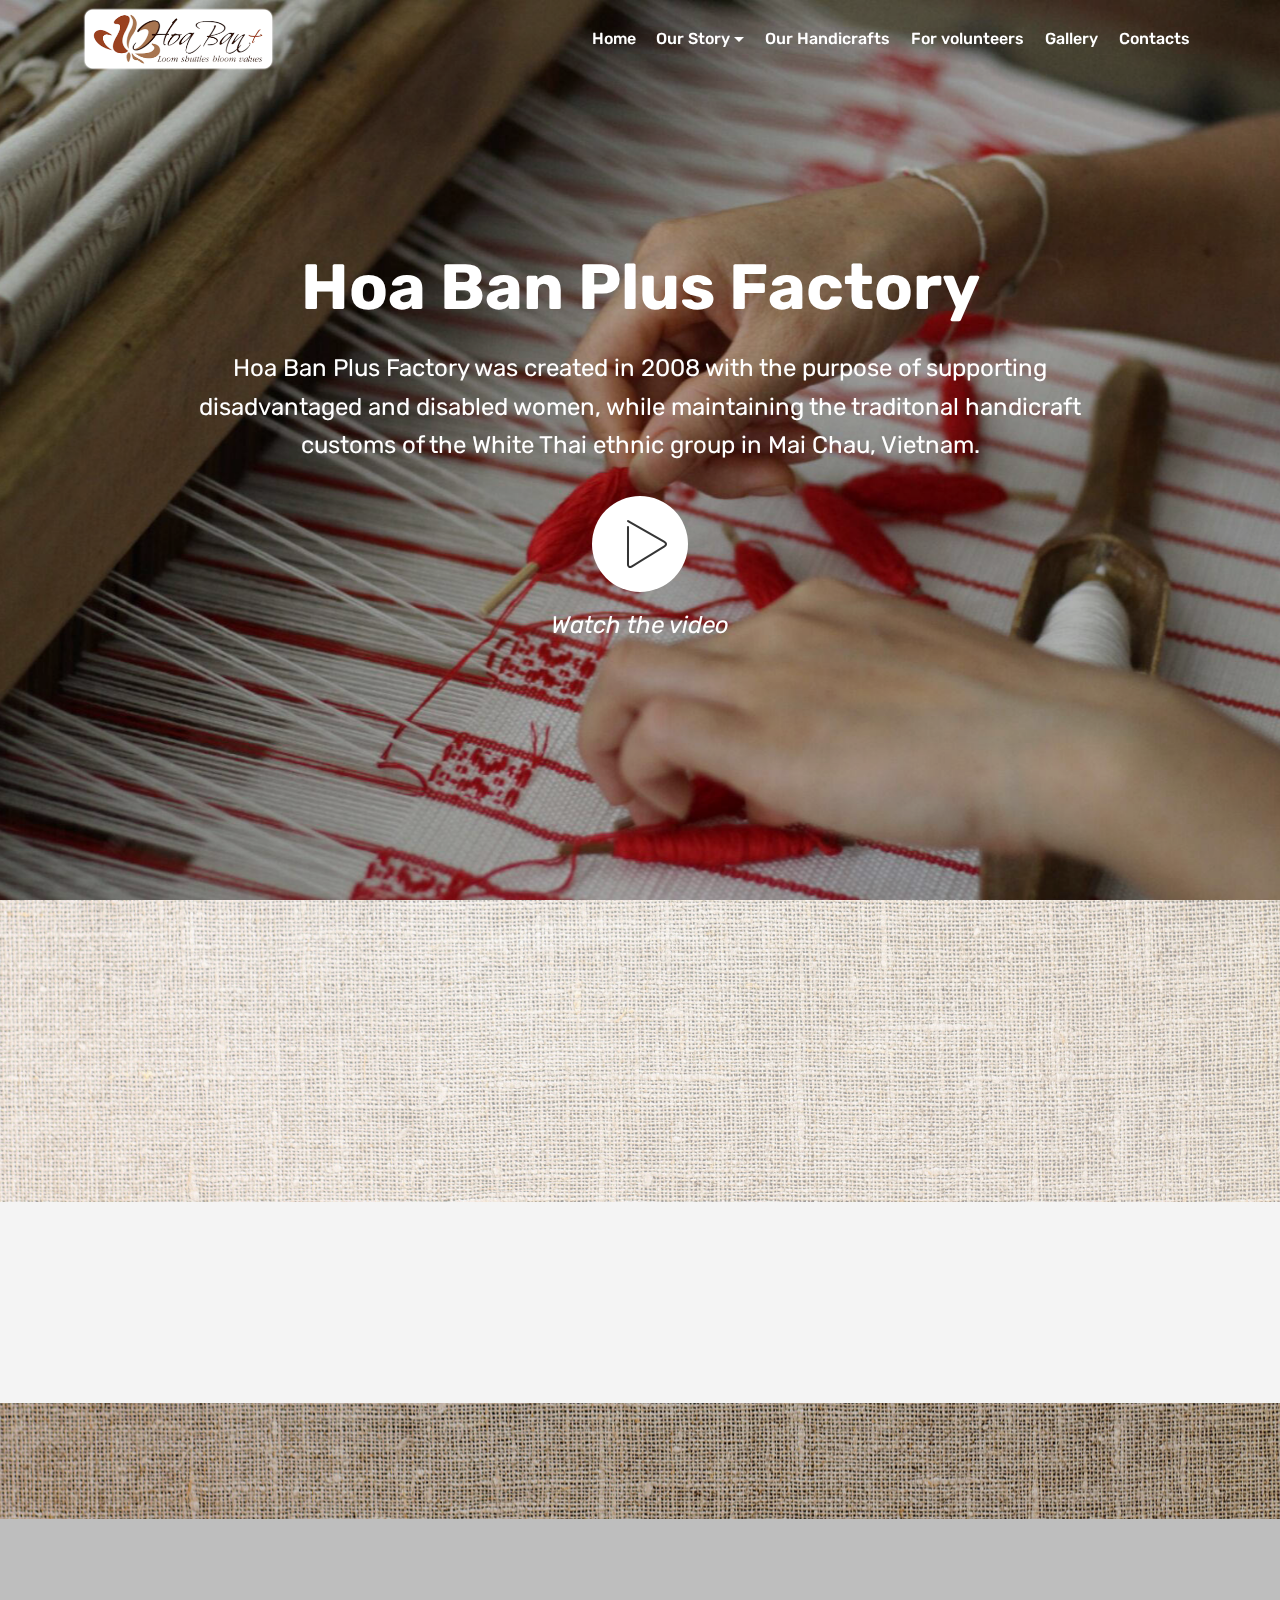
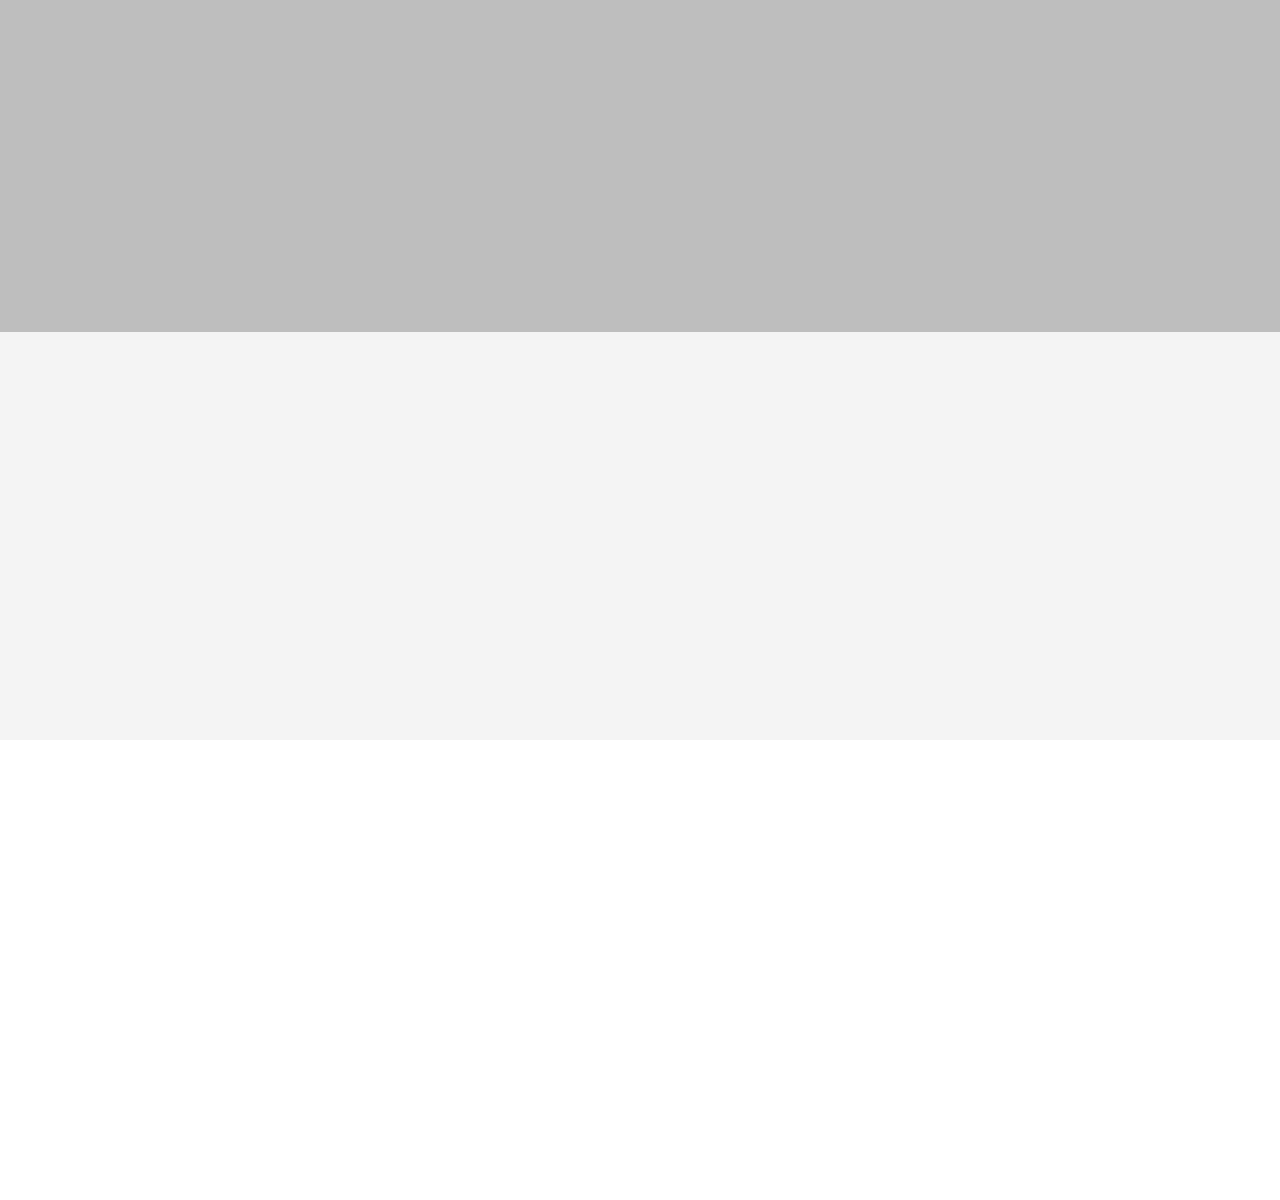
==== index.html @ 85aa2584 "create github pages" ====
<!DOCTYPE html>
<html >
<head>
  <!-- Site made with Mobirise Website Builder v4.9.5, https://mobirise.com -->
  <meta charset="UTF-8">
  <meta http-equiv="X-UA-Compatible" content="IE=edge">
  <meta name="generator" content="Mobirise v4.9.5, mobirise.com">
  <meta name="viewport" content="width=device-width, initial-scale=1, minimum-scale=1">
  <link rel="shortcut icon" href="assets/images/logo2-380x121.png" type="image/x-icon">
  <meta name="description" content="Hoa Ban Plus Handycraft Factory
Mai Chau, Vietnam">
  <title>Home</title>
  <link rel="stylesheet" href="assets/web/assets/mobirise-icons/mobirise-icons.css">
  <link rel="stylesheet" href="assets/tether/tether.min.css">
  <link rel="stylesheet" href="assets/soundcloud-plugin/style.css">
  <link rel="stylesheet" href="assets/bootstrap/css/bootstrap.min.css">
  <link rel="stylesheet" href="assets/bootstrap/css/bootstrap-grid.min.css">
  <link rel="stylesheet" href="assets/bootstrap/css/bootstrap-reboot.min.css">
  <link rel="stylesheet" href="assets/socicon/css/styles.css">
  <link rel="stylesheet" href="assets/animatecss/animate.min.css">
  <link rel="stylesheet" href="assets/dropdown/css/style.css">
  <link rel="stylesheet" href="assets/theme/css/style.css">
  <link rel="stylesheet" href="assets/mobirise/css/mbr-additional.css" type="text/css">
  
  
  
</head>
<body>
  <section class="menu cid-rddyfSXj3n" once="menu" id="menu1-0">

    

    <nav class="navbar navbar-expand beta-menu navbar-dropdown align-items-center navbar-fixed-top navbar-toggleable-sm bg-color transparent">
        <button class="navbar-toggler navbar-toggler-right" type="button" data-toggle="collapse" data-target="#navbarSupportedContent" aria-controls="navbarSupportedContent" aria-expanded="false" aria-label="Toggle navigation">
            <div class="hamburger">
                <span></span>
                <span></span>
                <span></span>
                <span></span>
            </div>
        </button>
        <div class="menu-logo">
            <div class="navbar-brand">
                <span class="navbar-logo">
                    <a href="index.html">
                         <img src="assets/images/logo2-380x121.png" alt="Mobirise" title="" style="height: 3.9rem;">
                    </a>
                </span>
                
            </div>
        </div>
        <div class="collapse navbar-collapse" id="navbarSupportedContent">
            <ul class="navbar-nav nav-dropdown nav-right" data-app-modern-menu="true"><li class="nav-item">
                    <a class="nav-link link text-white display-7" href="index.html">
                        
                        Home</a>
                </li>
                <li class="nav-item dropdown"><a class="nav-link link text-white dropdown-toggle display-7" href="page3.html" data-toggle="dropdown-submenu" aria-expanded="false">
                        
                        Our Story</a><div class="dropdown-menu"><a class="text-white dropdown-item display-7" href="About.html#header3-1j">History of Hoa Ban Plus</a><a class="text-white dropdown-item display-7" href="About.html#header3-1q">History and cultureof White Thai</a></div></li><li class="nav-item">
                    <a class="nav-link link text-white display-7" href="Handicrafts.html">
                        
                        Our Handicrafts</a>
                </li><li class="nav-item"><a class="nav-link link text-white display-7" href="Volunteering.html">For volunteers</a></li><li class="nav-item"><a class="nav-link link text-white display-7" href="Gallery.html">
                        
                        Gallery</a></li><li class="nav-item"><a class="nav-link link text-white display-7" href="index.html#footer2-v">
                        
                        Contacts</a></li></ul>
            
        </div>
    </nav>
</section>

<section class="engine"><a href="https://mobirise.info/b">how to create a website for free</a></section><section class="header8 cid-reEKZrQlRp mbr-fullscreen mbr-parallax-background" id="header8-g">

    

    <div class="mbr-overlay" style="opacity: 0.2; background-color: rgb(0, 0, 0);">
    </div>

    <div class="container align-center">
        <div class="row justify-content-md-center">
            <div class="mbr-white col-md-10">
                <h1 class="mbr-section-title align-center py-2 mbr-bold mbr-fonts-style display-1">Hoa Ban Plus Factory</h1>
                <p class="mbr-text align-center py-2 mbr-fonts-style display-5">
                        Hoa Ban Plus Factory was created in 2008 with the purpose of supporting disadvantaged and disabled women, while maintaining the traditonal handicraft customs of the White Thai ethnic group in Mai Chau, Vietnam.
                </p>
                <div class="mbr-media show-modal align-center py-2" data-modal=".modalWindow">
                         <span class="mbri-play mbr-iconfont"></span>
                </div>
                <div class="icon-description align-center font-italic pb-3 mbr-fonts-style display-5">
                        Watch the video</div>
                
            </div>
        </div>
    </div>
    <div>
        <div class="modalWindow" style="display: none;">
            <div class="modalWindow-container">
                <div class="modalWindow-video-container">
                    <div class="modalWindow-video">
                        <iframe width="100%" height="100%" frameborder="0" allowfullscreen="1" data-src="https://www.youtube.com/embed/m20d3n16LkQ"></iframe>
                    </div>
                    <a class="close" role="button" data-dismiss="modal">
                        <span aria-hidden="true" class="mbri-close mbr-iconfont closeModal"></span>
                        <span class="sr-only">Закрыть</span>
                    </a>
                </div>
            </div>
        </div>
    </div>
</section>

<section class="header3 cid-reEQqBhzDK mbr-parallax-background" id="header3-m">

    

    <div class="mbr-overlay" style="opacity: 0.6; background-color: rgb(248, 248, 248);">
    </div>

    <div class="container">
        <div class="media-container-row">
            <div class="mbr-figure" style="width: 100%;">
                <img src="assets/images/img-20170927-wa0000-924x616.jpg" alt="Mobirise" title="">
            </div>

            <div class="media-content">
                <h1 class="mbr-section-title mbr-white pb-3 mbr-fonts-style display-2"><font color="#4f4943"><strong>WHO WE ARE</strong></font></h1>
                
                <div class="mbr-section-text mbr-white pb-3 ">
                    <p class="mbr-text mbr-fonts-style display-5">
                        "Hoa Ban+" is a handicraft factory located in Mai Chau, Hoa Binh province, Vietnam, founded in 2008 by Mrs. Thuan as ‘’Social protection center Thuận Hòa’’.
                    </p>
                </div>
                <div class="mbr-section-btn"><a class="btn btn-md btn-secondary-outline display-4" href="About.html">Learn more<br></a></div>
            </div>
        </div>
    </div>

</section>

<section class="header3 cid-rddBnE5D99 mbr-parallax-background" id="header3-5">

    

    <div class="mbr-overlay" style="opacity: 0.2; background-color: rgb(0, 0, 0);">
    </div>

    <div class="container">
        <div class="media-container-row">
            <div class="mbr-figure" style="width: 100%;">
                <img src="assets/images/img-20170927-wa0035-1014x676.jpg" alt="Mobirise" title="">
            </div>

            <div class="media-content">
                <h1 class="mbr-section-title mbr-white pb-3 mbr-fonts-style display-2"><strong>OUR HANDICRAFTS</strong></h1>
                
                <div class="mbr-section-text mbr-white pb-3 ">
                    <p class="mbr-text mbr-fonts-style display-5">
                        All products of Hoa Ban Plus Factory are made from traditional White Thai weaving, dyeing and embroidery techniques. Fabrics, clothes, bags, toys and accessories made of them are eco-friendly, made of 100% natural dyed silk and cotton.
                    </p>
                </div>
                <div class="mbr-section-btn"><a class="btn btn-md btn-white-outline display-4" href="Handicrafts.html">Our Catalogue</a></div>
            </div>
        </div>
    </div>

</section>

<section class="mbr-section info3 cid-rf6iBhOG09 mbr-parallax-background" id="info3-14">

    

    <div class="mbr-overlay" style="opacity: 0.6; background-color: rgb(248, 248, 248);">
    </div>

    <div class="container">
        <div class="row justify-content-center">
            <div class="media-container-column title col-12 col-md-10">
                <h2 class="align-left mbr-bold mbr-white pb-3 mbr-fonts-style display-2">Volunteering at Hoa Ban+ Factory</h2>
                
                <p class="mbr-text align-left mbr-white mbr-fonts-style display-5">
                    Hoa Ban+ is always looking for new volunteers either from Vietnam or abroad for short or long term projects. Volunteers are assisted by staff onsite who can speak English and Vietnamese.<br></p>
                <div class="mbr-section-btn align-left py-4"><a class="btn btn-secondary-outline display-4" href="Volunteering.html">Learn more</a></div>
            </div>
        </div>
    </div>
</section>

<section class="cid-reIOvBN1FA mbr-reveal" id="footer2-v">

    

    

    <div class="container">
        <div class="media-container-row content mbr-white">
            <div class="col-12 col-md-3 mbr-fonts-style display-7">
                <p class="mbr-text"><strong>Contacts</strong></p><p><a href="tel:+84943157000"></a></p><p><a href="mailto:hoabanplus2008@gmail.com" class="text-danger">hoabanplus2008@gmail.com </a><br>Phone <a href="tel:+84943157000" class="text-danger">+84943157000</a><br>Facebook <a href="https://web.facebook.com/Hoa-Ban-Handmade-Handicraft-1459406421025402/" target="_blank" class="text-danger">Hoa Ban Handmade Handicraft</a><br></p><br><p></p><p></p>
            </div>
            <div class="col-12 col-md-3 mbr-fonts-style display-7">
                <p class="mbr-text"><strong>Address</strong><br><br>Hoa Ban Plus factory<br>66, 2 Bản Lác, Chiềng Châu, Mai Châu, Hòa Bình, Vietnam<br><br><strong>Links</strong><br><a href="https://www.tripadvisor.com/Attraction_Review-g1652592-d6495876-Reviews-Hoa_Ban_Plus-Mai_Chau_Hoa_Binh_Province.html" target="_blank" class="text-danger">Tripadvisor</a></p>
            </div>
            <div class="col-12 col-md-6">
                <div class="google-map"><iframe frameborder="0" style="border:0" src="https://www.google.com/maps/embed/v1/place?key=AIzaSyAEIpgj38KyLFELm2bK9Y7krBkz1K-cMq8&amp;q=place_id:EjA2NiwgMiBC4bqjbiBMw6FjLCBNYWkgQ2jDonUsIEjDsmEgQsOsbmgsIFZpZXRuYW0iIhogChoSGAoUChIJaSHO6VAINDERirLUH70sxnEQAhICNjY" allowfullscreen=""></iframe></div>
            </div>
        </div>
        
    </div>
</section>


  <script src="assets/web/assets/jquery/jquery.min.js"></script>
  <script src="assets/popper/popper.min.js"></script>
  <script src="assets/tether/tether.min.js"></script>
  <script src="assets/bootstrap/js/bootstrap.min.js"></script>
  <script src="assets/smoothscroll/smooth-scroll.js"></script>
  <script src="assets/parallax/jarallax.min.js"></script>
  <script src="assets/viewportchecker/jquery.viewportchecker.js"></script>
  <script src="assets/dropdown/js/script.min.js"></script>
  <script src="assets/touchswipe/jquery.touch-swipe.min.js"></script>
  <script src="assets/playervimeo/vimeo_player.js"></script>
  <script src="assets/theme/js/script.js"></script>
  
  
  <input name="animation" type="hidden">
  </body>
</html>
---- assets/web/assets/mobirise-icons/mobirise-icons.css ----
@font-face {
  font-family: 'MobiriseIcons';
  src:  url('mobirise-icons.eot?spat4u');
  src:  url('mobirise-icons.eot?spat4u#iefix') format('embedded-opentype'),
    url('mobirise-icons.ttf?spat4u') format('truetype'),
    url('mobirise-icons.woff?spat4u') format('woff'),
    url('mobirise-icons.svg?spat4u#MobiriseIcons') format('svg');
  font-weight: normal;
  font-style: normal;
}

[class^="mbri-"], [class*=" mbri-"] {
  /* use !important to prevent issues with browser extensions that change fonts */
  font-family: MobiriseIcons !important;
  speak: none;
  font-style: normal;
  font-weight: normal;
  font-variant: normal;
  text-transform: none;
  line-height: 1;

  /* Better Font Rendering =========== */
  -webkit-font-smoothing: antialiased;
  -moz-osx-font-smoothing: grayscale;
}

.mbri-add-submenu:before {
  content: "\e900";
}
.mbri-alert:before {
  content: "\e901";
}
.mbri-align-center:before {
  content: "\e902";
}
.mbri-align-justify:before {
  content: "\e903";
}
.mbri-align-left:before {
  content: "\e904";
}
.mbri-align-right:before {
  content: "\e905";
}
.mbri-android:before {
  content: "\e906";
}
.mbri-apple:before {
  content: "\e907";
}
.mbri-arrow-down:before {
  content: "\e908";
}
.mbri-arrow-next:before {
  content: "\e909";
}
.mbri-arrow-prev:before {
  content: "\e90a";
}
.mbri-arrow-up:before {
  content: "\e90b";
}
.mbri-bold:before {
  content: "\e90c";
}
.mbri-bookmark:before {
  content: "\e90d";
}
.mbri-bootstrap:before {
  content: "\e90e";
}
.mbri-briefcase:before {
  content: "\e90f";
}
.mbri-browse:before {
  content: "\e910";
}
.mbri-bulleted-list:before {
  content: "\e911";
}
.mbri-calendar:before {
  content: "\e912";
}
.mbri-camera:before {
  content: "\e913";
}
.mbri-cart-add:before {
  content: "\e914";
}
.mbri-cart-full:before {
  content: "\e915";
}
.mbri-cash:before {
  content: "\e916";
}
.mbri-change-style:before {
  content: "\e917";
}
.mbri-chat:before {
  content: "\e918";
}
.mbri-clock:before {
  content: "\e919";
}
.mbri-close:before {
  content: "\e91a";
}
.mbri-cloud:before {
  content: "\e91b";
}
.mbri-code:before {
  content: "\e91c";
}
.mbri-contact-form:before {
  content: "\e91d";
}
.mbri-credit-card:before {
  content: "\e91e";
}
.mbri-cursor-click:before {
  content: "\e91f";
}
.mbri-cust-feedback:before {
  content: "\e920";
}
.mbri-database:before {
  content: "\e921";
}
.mbri-delivery:before {
  content: "\e922";
}
.mbri-desktop:before {
  content: "\e923";
}
.mbri-devices:before {
  content: "\e924";
}
.mbri-down:before {
  content: "\e925";
}
.mbri-download:before {
  content: "\e989";
}
.mbri-drag-n-drop:before {
  content: "\e927";
}
.mbri-drag-n-drop2:before {
  content: "\e928";
}
.mbri-edit:before {
  content: "\e929";
}
.mbri-edit2:before {
  content: "\e92a";
}
.mbri-error:before {
  content: "\e92b";
}
.mbri-extension:before {
  content: "\e92c";
}
.mbri-features:before {
  content: "\e92d";
}
.mbri-file:before {
  content: "\e92e";
}
.mbri-flag:before {
  content: "\e92f";
}
.mbri-folder:before {
  content: "\e930";
}
.mbri-gift:before {
  content: "\e931";
}
.mbri-github:before {
  content: "\e932";
}
.mbri-globe:before {
  content: "\e933";
}
.mbri-globe-2:before {
  content: "\e934";
}
.mbri-growing-chart:before {
  content: "\e935";
}
.mbri-hearth:before {
  content: "\e936";
}
.mbri-help:before {
  content: "\e937";
}
.mbri-home:before {
  content: "\e938";
}
.mbri-hot-cup:before {
  content: "\e939";
}
.mbri-idea:before {
  content: "\e93a";
}
.mbri-image-gallery:before {
  content: "\e93b";
}
.mbri-image-slider:before {
  content: "\e93c";
}
.mbri-info:before {
  content: "\e93d";
}
.mbri-italic:before {
  content: "\e93e";
}
.mbri-key:before {
  content: "\e93f";
}
.mbri-laptop:before {
  content: "\e940";
}
.mbri-layers:before {
  content: "\e941";
}
.mbri-left-right:before {
  content: "\e942";
}
.mbri-left:before {
  content: "\e943";
}
.mbri-letter:before {
  content: "\e944";
}
.mbri-like:before {
  content: "\e945";
}
.mbri-link:before {
  content: "\e946";
}
.mbri-lock:before {
  content: "\e947";
}
.mbri-login:before {
  content: "\e948";
}
.mbri-logout:before {
  content: "\e949";
}
.mbri-magic-stick:before {
  content: "\e94a";
}
.mbri-map-pin:before {
  content: "\e94b";
}
.mbri-menu:before {
  content: "\e94c";
}
.mbri-mobile:before {
  content: "\e94d";
}
.mbri-mobile2:before {
  content: "\e94e";
}
.mbri-mobirise:before {
  content: "\e94f";
}
.mbri-more-horizontal:before {
  content: "\e950";
}
.mbri-more-vertical:before {
  content: "\e951";
}
.mbri-music:before {
  content: "\e952";
}
.mbri-new-file:before {
  content: "\e953";
}
.mbri-numbered-list:before {
  content: "\e954";
}
.mbri-opened-folder:before {
  content: "\e955";
}
.mbri-pages:before {
  content: "\e956";
}
.mbri-paper-plane:before {
  content: "\e957";
}
.mbri-paperclip:before {
  content: "\e958";
}
.mbri-photo:before {
  content: "\e959";
}
.mbri-photos:before {
  content: "\e95a";
}
.mbri-pin:before {
  content: "\e95b";
}
.mbri-play:before {
  content: "\e95c";
}
.mbri-plus:before {
  content: "\e95d";
}
.mbri-preview:before {
  content: "\e95e";
}
.mbri-print:before {
  content: "\e95f";
}
.mbri-protect:before {
  content: "\e960";
}
.mbri-question:before {
  content: "\e961";
}
.mbri-quote-left:before {
  content: "\e962";
}
.mbri-quote-right:before {
  content: "\e963";
}
.mbri-refresh:before {
  content: "\e964";
}
.mbri-responsive:before {
  content: "\e965";
}
.mbri-right:before {
  content: "\e966";
}
.mbri-rocket:before {
  content: "\e967";
}
.mbri-sad-face:before {
  content: "\e968";
}
.mbri-sale:before {
  content: "\e969";
}
.mbri-save:before {
  content: "\e96a";
}
.mbri-search:before {
  content: "\e96b";
}
.mbri-setting:before {
  content: "\e96c";
}
.mbri-setting2:before {
  content: "\e96d";
}
.mbri-setting3:before {
  content: "\e96e";
}
.mbri-share:before {
  content: "\e96f";
}
.mbri-shopping-bag:before {
  content: "\e970";
}
.mbri-shopping-basket:before {
  content: "\e971";
}
.mbri-shopping-cart:before {
  content: "\e972";
}
.mbri-sites:before {
  content: "\e973";
}
.mbri-smile-face:before {
  content: "\e974";
}
.mbri-speed:before {
  content: "\e975";
}
.mbri-star:before {
  content: "\e976";
}
.mbri-success:before {
  content: "\e977";
}
.mbri-sun:before {
  content: "\e978";
}
.mbri-sun2:before {
  content: "\e979";
}
.mbri-tablet:before {
  content: "\e97a";
}
.mbri-tablet-vertical:before {
  content: "\e97b";
}
.mbri-target:before {
  content: "\e97c";
}
.mbri-timer:before {
  content: "\e97d";
}
.mbri-to-ftp:before {
  content: "\e97e";
}
.mbri-to-local-drive:before {
  content: "\e97f";
}
.mbri-touch-swipe:before {
  content: "\e980";
}
.mbri-touch:before {
  content: "\e981";
}
.mbri-trash:before {
  content: "\e982";
}
.mbri-underline:before {
  content: "\e983";
}
.mbri-unlink:before {
  content: "\e984";
}
.mbri-unlock:before {
  content: "\e985";
}
.mbri-up-down:before {
  content: "\e986";
}
.mbri-up:before {
  content: "\e987";
}
.mbri-update:before {
  content: "\e988";
}
.mbri-upload:before {
 content: "\e926"; 
}
.mbri-user:before {
  content: "\e98a";
}
.mbri-user2:before {
  content: "\e98b";
}
.mbri-users:before {
  content: "\e98c";
}
.mbri-video:before {
  content: "\e98d";
}
.mbri-video-play:before {
  content: "\e98e";
}
.mbri-watch:before {
  content: "\e98f";
}
.mbri-website-theme:before {
  content: "\e990";
}
.mbri-wifi:before {
  content: "\e991";
}
.mbri-windows:before {
  content: "\e992";
}
.mbri-zoom-out:before {
  content: "\e993";
}
.mbri-redo:before {
  content: "\e994";
}
.mbri-undo:before {
  content: "\e995";
}
---- assets/soundcloud-plugin/style.css ----
.addons-container {
  position: relative;
  margin-left: auto;
  margin-right: auto;
  padding-right: 15px;
  padding-left: 15px; }
  @media (min-width: 576px) {
    .addons-container {
      padding-right: 15px;
      padding-left: 15px; } }
  @media (min-width: 768px) {
    .addons-container {
      padding-right: 15px;
      padding-left: 15px; } }
  @media (min-width: 992px) {
    .addons-container {
      padding-right: 15px;
      padding-left: 15px; } }
  @media (min-width: 1200px) {
    .addons-container {
      padding-right: 15px;
      padding-left: 15px; } }
  @media (min-width: 576px) {
    .addons-container {
      width: 540px;
      max-width: 100%; } }
  @media (min-width: 768px) {
    .addons-container {
      width: 720px;
      max-width: 100%; } }
  @media (min-width: 992px) {
    .addons-container {
      width: 960px;
      max-width: 100%; } }
  @media (min-width: 1200px) {
    .addons-container {
      width: 1140px;
      max-width: 100%; } }

.addons-container-inner{
    position: relative;
    width: 100%;
    min-height: 1px;
    padding-right: 15px;
    padding-left: 15px;
}
@media (min-width: 567px) {
    .addons-container-inner{
        -ms-flex: 0 0 66.666667%;
        flex: 0 0 66.666667%;
        max-width: 66.666667%;
    }
}
.addons-row{
    display: flex;
    justify-content:center;
}
---- assets/socicon/css/styles.css ----
@charset "UTF-8";

@font-face {
  font-family: "socicon";
  src:url("../fonts/socicon.eot");
  src:url("../fonts/socicon.eot?#iefix") format("embedded-opentype"),
    url("../fonts/socicon.woff") format("woff"),
    url("../fonts/socicon.ttf") format("truetype"),
    url("../fonts/socicon.svg#socicon") format("svg");
  font-weight: normal;
  font-style: normal;

}

[data-icon]:before {
  font-family: "socicon" !important;
  content: attr(data-icon);
  font-style: normal !important;
  font-weight: normal !important;
  font-variant: normal !important;
  text-transform: none !important;
  speak: none;
  line-height: 1;
  -webkit-font-smoothing: antialiased;
  -moz-osx-font-smoothing: grayscale;
}

[class^="socicon-"]:before,
[class*=" socicon-"]:before {
  font-family: "socicon" !important;
  font-style: normal !important;
  font-weight: normal !important;
  font-variant: normal !important;
  text-transform: none !important;
  speak: none;
  line-height: 1;
  -webkit-font-smoothing: antialiased;
  -moz-osx-font-smoothing: grayscale;
}

.socicon-modelmayhem:before {
  content: "\e000";
}
.socicon-mixcloud:before {
  content: "\e001";
}
.socicon-drupal:before {
  content: "\e002";
}
.socicon-swarm:before {
  content: "\e003";
}
.socicon-istock:before {
  content: "\e004";
}
.socicon-yammer:before {
  content: "\e005";
}
.socicon-ello:before {
  content: "\e006";
}
.socicon-stackoverflow:before {
  content: "\e007";
}
.socicon-persona:before {
  content: "\e008";
}
.socicon-triplej:before {
  content: "\e009";
}
.socicon-houzz:before {
  content: "\e00a";
}
.socicon-rss:before {
  content: "\e00b";
}
.socicon-paypal:before {
  content: "\e00c";
}
.socicon-odnoklassniki:before {
  content: "\e00d";
}
.socicon-airbnb:before {
  content: "\e00e";
}
.socicon-periscope:before {
  content: "\e00f";
}
.socicon-outlook:before {
  content: "\e010";
}
.socicon-coderwall:before {
  content: "\e011";
}
.socicon-tripadvisor:before {
  content: "\e012";
}
.socicon-appnet:before {
  content: "\e013";
}
.socicon-goodreads:before {
  content: "\e014";
}
.socicon-tripit:before {
  content: "\e015";
}
.socicon-lanyrd:before {
  content: "\e016";
}
.socicon-slideshare:before {
  content: "\e017";
}
.socicon-buffer:before {
  content: "\e018";
}
.socicon-disqus:before {
  content: "\e019";
}
.socicon-vkontakte:before {
  content: "\e01a";
}
.socicon-whatsapp:before {
  content: "\e01b";
}
.socicon-patreon:before {
  content: "\e01c";
}
.socicon-storehouse:before {
  content: "\e01d";
}
.socicon-pocket:before {
  content: "\e01e";
}
.socicon-mail:before {
  content: "\e01f";
}
.socicon-blogger:before {
  content: "\e020";
}
.socicon-technorati:before {
  content: "\e021";
}
.socicon-reddit:before {
  content: "\e022";
}
.socicon-dribbble:before {
  content: "\e023";
}
.socicon-stumbleupon:before {
  content: "\e024";
}
.socicon-digg:before {
  content: "\e025";
}
.socicon-envato:before {
  content: "\e026";
}
.socicon-behance:before {
  content: "\e027";
}
.socicon-delicious:before {
  content: "\e028";
}
.socicon-deviantart:before {
  content: "\e029";
}
.socicon-forrst:before {
  content: "\e02a";
}
.socicon-play:before {
  content: "\e02b";
}
.socicon-zerply:before {
  content: "\e02c";
}
.socicon-wikipedia:before {
  content: "\e02d";
}
.socicon-apple:before {
  content: "\e02e";
}
.socicon-flattr:before {
  content: "\e02f";
}
.socicon-github:before {
  content: "\e030";
}
.socicon-renren:before {
  content: "\e031";
}
.socicon-friendfeed:before {
  content: "\e032";
}
.socicon-newsvine:before {
  content: "\e033";
}
.socicon-identica:before {
  content: "\e034";
}
.socicon-bebo:before {
  content: "\e035";
}
.socicon-zynga:before {
  content: "\e036";
}
.socicon-steam:before {
  content: "\e037";
}
.socicon-xbox:before {
  content: "\e038";
}
.socicon-windows:before {
  content: "\e039";
}
.socicon-qq:before {
  content: "\e03a";
}
.socicon-douban:before {
  content: "\e03b";
}
.socicon-meetup:before {
  content: "\e03c";
}
.socicon-playstation:before {
  content: "\e03d";
}
.socicon-android:before {
  content: "\e03e";
}
.socicon-snapchat:before {
  content: "\e03f";
}
.socicon-twitter:before {
  content: "\e040";
}
.socicon-facebook:before {
  content: "\e041";
}
.socicon-googleplus:before {
  content: "\e042";
}
.socicon-pinterest:before {
  content: "\e043";
}
.socicon-foursquare:before {
  content: "\e044";
}
.socicon-yahoo:before {
  content: "\e045";
}
.socicon-skype:before {
  content: "\e046";
}
.socicon-yelp:before {
  content: "\e047";
}
.socicon-feedburner:before {
  content: "\e048";
}
.socicon-linkedin:before {
  content: "\e049";
}
.socicon-viadeo:before {
  content: "\e04a";
}
.socicon-xing:before {
  content: "\e04b";
}
.socicon-myspace:before {
  content: "\e04c";
}
.socicon-soundcloud:before {
  content: "\e04d";
}
.socicon-spotify:before {
  content: "\e04e";
}
.socicon-grooveshark:before {
  content: "\e04f";
}
.socicon-lastfm:before {
  content: "\e050";
}
.socicon-youtube:before {
  content: "\e051";
}
.socicon-vimeo:before {
  content: "\e052";
}
.socicon-dailymotion:before {
  content: "\e053";
}
.socicon-vine:before {
  content: "\e054";
}
.socicon-flickr:before {
  content: "\e055";
}
.socicon-500px:before {
  content: "\e056";
}
.socicon-wordpress:before {
  content: "\e058";
}
.socicon-tumblr:before {
  content: "\e059";
}
.socicon-twitch:before {
  content: "\e05a";
}
.socicon-8tracks:before {
  content: "\e05b";
}
.socicon-amazon:before {
  content: "\e05c";
}
.socicon-icq:before {
  content: "\e05d";
}
.socicon-smugmug:before {
  content: "\e05e";
}
.socicon-ravelry:before {
  content: "\e05f";
}
.socicon-weibo:before {
  content: "\e060";
}
.socicon-baidu:before {
  content: "\e061";
}
.socicon-angellist:before {
  content: "\e062";
}
.socicon-ebay:before {
  content: "\e063";
}
.socicon-imdb:before {
  content: "\e064";
}
.socicon-stayfriends:before {
  content: "\e065";
}
.socicon-residentadvisor:before {
  content: "\e066";
}
.socicon-google:before {
  content: "\e067";
}
.socicon-yandex:before {
  content: "\e068";
}
.socicon-sharethis:before {
  content: "\e069";
}
.socicon-bandcamp:before {
  content: "\e06a";
}
.socicon-itunes:before {
  content: "\e06b";
}
.socicon-deezer:before {
  content: "\e06c";
}
.socicon-telegram:before {
  content: "\e06e";
}
.socicon-openid:before {
  content: "\e06f";
}
.socicon-amplement:before {
  content: "\e070";
}
.socicon-viber:before {
  content: "\e071";
}
.socicon-zomato:before {
  content: "\e072";
}
.socicon-draugiem:before {
  content: "\e074";
}
.socicon-endomodo:before {
  content: "\e075";
}
.socicon-filmweb:before {
  content: "\e076";
}
.socicon-stackexchange:before {
  content: "\e077";
}
.socicon-wykop:before {
  content: "\e078";
}
.socicon-teamspeak:before {
  content: "\e079";
}
.socicon-teamviewer:before {
  content: "\e07a";
}
.socicon-ventrilo:before {
  content: "\e07b";
}
.socicon-younow:before {
  content: "\e07c";
}
.socicon-raidcall:before {
  content: "\e07d";
}
.socicon-mumble:before {
  content: "\e07e";
}
.socicon-medium:before {
  content: "\e06d";
}
.socicon-bebee:before {
  content: "\e07f";
}
.socicon-hitbox:before {
  content: "\e080";
}
.socicon-reverbnation:before {
  content: "\e081";
}
.socicon-formulr:before {
  content: "\e082";
}
.socicon-instagram:before {
  content: "\e057";
}
.socicon-battlenet:before {
  content: "\e083";
}
.socicon-chrome:before {
  content: "\e084";
}
.socicon-discord:before {
  content: "\e086";
}
.socicon-issuu:before {
  content: "\e087";
}
.socicon-macos:before {
  content: "\e088";
}
.socicon-firefox:before {
  content: "\e089";
}
.socicon-opera:before {
  content: "\e08d";
}
.socicon-keybase:before {
  content: "\e090";
}
.socicon-alliance:before {
  content: "\e091";
}
.socicon-livejournal:before {
  content: "\e092";
}
.socicon-googlephotos:before {
  content: "\e093";
}
.socicon-horde:before {
  content: "\e094";
}
.socicon-etsy:before {
  content: "\e095";
}
.socicon-zapier:before {
  content: "\e096";
}
.socicon-google-scholar:before {
  content: "\e097";
}
.socicon-researchgate:before {
  content: "\e098";
}
.socicon-wechat:before {
  content: "\e099";
}
.socicon-strava:before {
  content: "\e09a";
}
.socicon-line:before {
  content: "\e09b";
}
.socicon-lyft:before {
  content: "\e09c";
}
.socicon-uber:before {
  content: "\e09d";
}
.socicon-songkick:before {
  content: "\e09e";
}
.socicon-viewbug:before {
  content: "\e09f";
}
.socicon-googlegroups:before {
  content: "\e0a0";
}
.socicon-quora:before {
  content: "\e073";
}
.socicon-diablo:before {
  content: "\e085";
}
.socicon-blizzard:before {
  content: "\e0a1";
}
.socicon-hearthstone:before {
  content: "\e08b";
}
.socicon-heroes:before {
  content: "\e08a";
}
.socicon-overwatch:before {
  content: "\e08c";
}
.socicon-warcraft:before {
  content: "\e08e";
}
.socicon-starcraft:before {
  content: "\e08f";
}
.socicon-beam:before {
  content: "\e0a2";
}
.socicon-curse:before {
  content: "\e0a3";
}
.socicon-player:before {
  content: "\e0a4";
}
.socicon-streamjar:before {
  content: "\e0a5";
}
.socicon-nintendo:before {
  content: "\e0a6";
}
.socicon-hellocoton:before {
  content: "\e0a7";
}
---- assets/dropdown/css/style.css ----
.navbar-dropdown {
  left: 0;
  padding: 0;
  position: absolute;
  right: 0;
  top: 0;
  transition: all 0.45s ease;
  z-index: 1030;
  background: #282828; }
  .navbar-dropdown .navbar-logo {
    margin-right: 0.8rem;
    transition: margin 0.3s ease-in-out;
    vertical-align: middle; }
    .navbar-dropdown .navbar-logo img {
      height: 3.125rem;
      transition: all 0.3s ease-in-out; }
    .navbar-dropdown .navbar-logo.mbr-iconfont {
      font-size: 3.125rem;
      line-height: 3.125rem; }
  .navbar-dropdown .navbar-caption {
    font-weight: 700;
    white-space: normal;
    vertical-align: -4px;
    line-height: 3.125rem !important; }
    .navbar-dropdown .navbar-caption, .navbar-dropdown .navbar-caption:hover {
      color: inherit;
      text-decoration: none; }
  .navbar-dropdown .mbr-iconfont + .navbar-caption {
    vertical-align: -1px; }
  .navbar-dropdown.navbar-fixed-top {
    position: fixed; }
  .navbar-dropdown .navbar-brand span {
    vertical-align: -4px; }
  .navbar-dropdown.bg-color.transparent {
    background: none; }
  .navbar-dropdown.navbar-short .navbar-brand {
    padding: 0.625rem 0; }
    .navbar-dropdown.navbar-short .navbar-brand span {
      vertical-align: -1px; }
  .navbar-dropdown.navbar-short .navbar-caption {
    line-height: 2.375rem !important;
    vertical-align: -2px; }
  .navbar-dropdown.navbar-short .navbar-logo {
    margin-right: 0.5rem; }
    .navbar-dropdown.navbar-short .navbar-logo img {
      height: 2.375rem; }
    .navbar-dropdown.navbar-short .navbar-logo.mbr-iconfont {
      font-size: 2.375rem;
      line-height: 2.375rem; }
  .navbar-dropdown.navbar-short .mbr-table-cell {
    height: 3.625rem; }
  .navbar-dropdown .navbar-close {
    left: 0.6875rem;
    position: fixed;
    top: 0.75rem;
    z-index: 1000; }
  .navbar-dropdown .hamburger-icon {
    content: "";
    display: inline-block;
    vertical-align: middle;
    width: 16px;
    -webkit-box-shadow: 0 -6px 0 1px #282828,0 0 0 1px #282828,0 6px 0 1px #282828;
    -moz-box-shadow: 0 -6px 0 1px #282828,0 0 0 1px #282828,0 6px 0 1px #282828;
    box-shadow: 0 -6px 0 1px #282828,0 0 0 1px #282828,0 6px 0 1px #282828; }

.dropdown-menu .dropdown-toggle[data-toggle="dropdown-submenu"]::after {
  border-bottom: 0.35em solid transparent;
  border-left: 0.35em solid;
  border-right: 0;
  border-top: 0.35em solid transparent;
  margin-left: 0.3rem; }

.dropdown-menu .dropdown-item:focus {
  outline: 0; }

.nav-dropdown {
  font-size: 0.75rem;
  font-weight: 500;
  height: auto !important; }
  .nav-dropdown .nav-btn {
    padding-left: 1rem; }
  .nav-dropdown .link {
    margin: .667em 1.667em;
    font-weight: 500;
    padding: 0;
    transition: color .2s ease-in-out; }
    .nav-dropdown .link.dropdown-toggle {
      margin-right: 2.583em; }
      .nav-dropdown .link.dropdown-toggle::after {
        margin-left: .25rem;
        border-top: 0.35em solid;
        border-right: 0.35em solid transparent;
        border-left: 0.35em solid transparent;
        border-bottom: 0; }
      .nav-dropdown .link.dropdown-toggle[aria-expanded="true"] {
        margin: 0;
        padding: 0.667em 3.263em  0.667em 1.667em; }
  .nav-dropdown .link::after,
  .nav-dropdown .dropdown-item::after {
    color: inherit; }
  .nav-dropdown .btn {
    font-size: 0.75rem;
    font-weight: 700;
    letter-spacing: 0;
    margin-bottom: 0;
    padding-left: 1.25rem;
    padding-right: 1.25rem; }
  .nav-dropdown .dropdown-menu {
    border-radius: 0;
    border: 0;
    left: 0;
    margin: 0;
    padding-bottom: 1.25rem;
    padding-top: 1.25rem;
    position: relative; }
  .nav-dropdown .dropdown-submenu {
    margin-left: 0.125rem;
    top: 0; }
  .nav-dropdown .dropdown-item {
    font-weight: 500;
    line-height: 2;
    padding: 0.3846em 4.615em 0.3846em 1.5385em;
    position: relative;
    transition: color .2s ease-in-out, background-color .2s ease-in-out; }
    .nav-dropdown .dropdown-item::after {
      margin-top: -0.3077em;
      position: absolute;
      right: 1.1538em;
      top: 50%; }
    .nav-dropdown .dropdown-item:focus, .nav-dropdown .dropdown-item:hover {
      background: none; }

@media (max-width: 767px) {
  .nav-dropdown.navbar-toggleable-sm {
    bottom: 0;
    display: none;
    left: 0;
    overflow-x: hidden;
    position: fixed;
    top: 0;
    transform: translateX(-100%);
    -ms-transform: translateX(-100%);
    -webkit-transform: translateX(-100%);
    width: 18.75rem;
    z-index: 999; } }
.nav-dropdown.navbar-toggleable-xl {
  bottom: 0;
  display: none;
  left: 0;
  overflow-x: hidden;
  position: fixed;
  top: 0;
  transform: translateX(-100%);
  -ms-transform: translateX(-100%);
  -webkit-transform: translateX(-100%);
  width: 18.75rem;
  z-index: 999; }

.nav-dropdown-sm {
  display: block !important;
  overflow-x: hidden;
  overflow: auto;
  padding-top: 3.875rem; }
  .nav-dropdown-sm::after {
    content: "";
    display: block;
    height: 3rem;
    width: 100%; }
  .nav-dropdown-sm.collapse.in ~ .navbar-close {
    display: block !important; }
  .nav-dropdown-sm.collapsing, .nav-dropdown-sm.collapse.in {
    transform: translateX(0);
    -ms-transform: translateX(0);
    -webkit-transform: translateX(0);
    transition: all 0.25s ease-out;
    -webkit-transition: all 0.25s ease-out;
    background: #282828; }
  .nav-dropdown-sm.collapsing[aria-expanded="false"] {
    transform: translateX(-100%);
    -ms-transform: translateX(-100%);
    -webkit-transform: translateX(-100%); }
  .nav-dropdown-sm .nav-item {
    display: block;
    margin-left: 0 !important;
    padding-left: 0; }
  .nav-dropdown-sm .link,
  .nav-dropdown-sm .dropdown-item {
    border-top: 1px dotted rgba(255, 255, 255, 0.1);
    font-size: 0.8125rem;
    line-height: 1.6;
    margin: 0 !important;
    padding: 0.875rem 2.4rem 0.875rem 1.5625rem !important;
    position: relative;
    white-space: normal; }
    .nav-dropdown-sm .link:focus, .nav-dropdown-sm .link:hover,
    .nav-dropdown-sm .dropdown-item:focus,
    .nav-dropdown-sm .dropdown-item:hover {
      background: rgba(0, 0, 0, 0.2) !important;
      color: #c0a375; }
  .nav-dropdown-sm .nav-btn {
    position: relative;
    padding: 1.5625rem 1.5625rem 0 1.5625rem; }
    .nav-dropdown-sm .nav-btn::before {
      border-top: 1px dotted rgba(255, 255, 255, 0.1);
      content: "";
      left: 0;
      position: absolute;
      top: 0;
      width: 100%; }
    .nav-dropdown-sm .nav-btn + .nav-btn {
      padding-top: 0.625rem; }
      .nav-dropdown-sm .nav-btn + .nav-btn::before {
        display: none; }
  .nav-dropdown-sm .btn {
    padding: 0.625rem 0; }
  .nav-dropdown-sm .dropdown-toggle[data-toggle="dropdown-submenu"]::after {
    margin-left: .25rem;
    border-top: 0.35em solid;
    border-right: 0.35em solid transparent;
    border-left: 0.35em solid transparent;
    border-bottom: 0; }
  .nav-dropdown-sm .dropdown-toggle[data-toggle="dropdown-submenu"][aria-expanded="true"]::after {
    border-top: 0;
    border-right: 0.35em solid transparent;
    border-left: 0.35em solid transparent;
    border-bottom: 0.35em solid; }
  .nav-dropdown-sm .dropdown-menu {
    margin: 0;
    padding: 0;
    position: relative;
    top: 0;
    left: 0;
    width: 100%;
    border: 0;
    float: none;
    border-radius: 0;
    background: none; }
  .nav-dropdown-sm .dropdown-submenu {
    left: 100%;
    margin-left: 0.125rem;
    margin-top: -1.25rem;
    top: 0; }

.navbar-toggleable-sm .nav-dropdown .dropdown-menu {
  position: absolute; }

.navbar-toggleable-sm .nav-dropdown .dropdown-submenu {
  left: 100%;
  margin-left: 0.125rem;
  margin-top: -1.25rem;
  top: 0; }

.navbar-toggleable-sm.opened .nav-dropdown .dropdown-menu {
  position: relative; }

.navbar-toggleable-sm.opened .nav-dropdown .dropdown-submenu {
  left: 0;
  margin-left: 00rem;
  margin-top: 0rem;
  top: 0; }

.is-builder .nav-dropdown.collapsing {
  transition: none !important; }

/*# sourceMappingURL=style.css.map */
---- assets/theme/css/style.css ----
.engine {
	position: absolute;
	text-indent: -2400px;
	text-align: center;
	padding: 0;
	top: 0;
	left: -2400px;
}/*!
 * Mobirise v4 theme (https://mobirise.com/)
 * Copyright 2017 Mobirise
 */
section {
  background-color: #eeeeee; }

section,
.container,
.container-fluid {
  position: relative;
  word-wrap: break-word; }

a.mbr-iconfont:hover {
  text-decoration: none; }

.article .lead p, .article .lead ul, .article .lead ol, .article .lead pre, .article .lead blockquote {
  margin-bottom: 0; }

a {
  font-style: normal;
  font-weight: 400;
  cursor: pointer; }
  a, a:hover {
    text-decoration: none; }

figure {
  margin-bottom: 0; }

body {
  color: #232323; }

h1, h2, h3, h4, h5, h6,
.h1, .h2, .h3, .h4, .h5, .h6,
.display-1, .display-2, .display-3, .display-4 {
  line-height: 1;
  word-break: break-word;
  word-wrap: break-word; }

b, strong {
  font-weight: bold; }

blockquote {
  padding: 10px 0 10px 20px;
  position: relative;
  border-left: 2px solid;
  border-color: #ff3366; }

input:-webkit-autofill, input:-webkit-autofill:hover, input:-webkit-autofill:focus, input:-webkit-autofill:active {
  transition-delay: 9999s;
  transition-property: background-color, color; }

textarea[type="hidden"] {
  display: none; }

body {
  position: relative; }

section {
  background-position: 50% 50%;
  background-repeat: no-repeat;
  background-size: cover; }
  section .mbr-background-video,
  section .mbr-background-video-preview {
    position: absolute;
    bottom: 0;
    left: 0;
    right: 0;
    top: 0; }

.hidden {
  visibility: hidden; }

.mbr-z-index20 {
  z-index: 20; }

/*! Base colors */
.mbr-white {
  color: #ffffff; }

.mbr-black {
  color: #000000; }

.mbr-bg-white {
  background-color: #ffffff; }

.mbr-bg-black {
  background-color: #000000; }

/*! Text-aligns */
.align-left {
  text-align: left; }

.align-center {
  text-align: center; }

.align-right {
  text-align: right; }

@media (max-width: 767px) {
  .align-left, .align-center, .align-right, .mbr-section-btn, .mbr-section-title {
    text-align: center; } }
/*! Font-weight  */
.mbr-light {
  font-weight: 300; }

.mbr-regular {
  font-weight: 400; }

.mbr-semibold {
  font-weight: 500; }

.mbr-bold {
  font-weight: 700; }

/*! Media  */
.media-size-item {
  -webkit-flex: 1 1 auto;
  -moz-flex: 1 1 auto;
  -ms-flex: 1 1 auto;
  -o-flex: 1 1 auto;
  flex: 1 1 auto; }

.media-content {
  -webkit-flex-basis: 100%;
  flex-basis: 100%; }

.media-container-row {
  display: -ms-flexbox;
  display: -webkit-flex;
  display: flex;
  -webkit-flex-direction: row;
  -ms-flex-direction: row;
  flex-direction: row;
  -webkit-flex-wrap: wrap;
  -ms-flex-wrap: wrap;
  flex-wrap: wrap;
  -webkit-justify-content: center;
  -ms-flex-pack: center;
  justify-content: center;
  -webkit-align-content: center;
  -ms-flex-line-pack: center;
  align-content: center;
  -webkit-align-items: start;
  -ms-flex-align: start;
  align-items: start; }
  .media-container-row .media-size-item {
    width: 400px; }

.media-container-column {
  display: -ms-flexbox;
  display: -webkit-flex;
  display: flex;
  -webkit-flex-direction: column;
  -ms-flex-direction: column;
  flex-direction: column;
  -webkit-flex-wrap: wrap;
  -ms-flex-wrap: wrap;
  flex-wrap: wrap;
  -webkit-justify-content: center;
  -ms-flex-pack: center;
  justify-content: center;
  -webkit-align-content: center;
  -ms-flex-line-pack: center;
  align-content: center;
  -webkit-align-items: stretch;
  -ms-flex-align: stretch;
  align-items: stretch; }
  .media-container-column > * {
    width: 100%; }

@media (min-width: 992px) {
  .media-container-row {
    -webkit-flex-wrap: nowrap;
    -ms-flex-wrap: nowrap;
    flex-wrap: nowrap; } }
figure {
  overflow: hidden; }

figure[mbr-media-size] {
  transition: width 0.1s; }

.mbr-figure img, .mbr-figure iframe {
  display: block;
  width: 100%; }

.card {
  background-color: transparent;
  border: none; }

.card-img {
  text-align: center;
  flex-shrink: 0;
  -webkit-flex-shrink: 0; }

.media {
  max-width: 100%;
  margin: 0 auto; }

.mbr-figure {
  -ms-flex-item-align: center;
  -ms-grid-row-align: center;
  -webkit-align-self: center;
  align-self: center; }

.media-container > div {
  max-width: 100%; }

.mbr-figure img, .card-img img {
  width: 100%; }

@media (max-width: 991px) {
  .media-size-item {
    width: auto !important; }

  .media {
    width: auto; }

  .mbr-figure {
    width: 100% !important; } }
/*! Buttons */
.mbr-section-btn {
  margin-left: -.25rem;
  margin-right: -.25rem;
  font-size: 0; }

nav .mbr-section-btn {
  margin-left: 0rem;
  margin-right: 0rem; }

/*! Btn icon margin */
.btn .mbr-iconfont, .btn.btn-sm .mbr-iconfont {
  cursor: pointer;
  margin-right: 0.5rem; }

.btn.btn-md .mbr-iconfont, .btn.btn-md .mbr-iconfont {
  margin-right: 0.8rem; }

.mbr-regular {
  font-weight: 400; }

.mbr-semibold {
  font-weight: 500; }

.mbr-bold {
  font-weight: 700; }

[type="submit"] {
  -webkit-appearance: none; }

/*! Full-screen */
.mbr-fullscreen .mbr-overlay {
  min-height: 100vh; }

.mbr-fullscreen {
  display: flex;
  display: -webkit-flex;
  display: -moz-flex;
  display: -ms-flex;
  display: -o-flex;
  align-items: center;
  -webkit-align-items: center;
  min-height: 100vh;
  padding-top: 3rem;
  padding-bottom: 3rem; }

/*! Map */
.map {
  height: 25rem;
  position: relative; }
  .map iframe {
    width: 100%;
    height: 100%; }

/* Form */
.form-asterisk {
  font-family: initial;
  position: absolute;
  top: -2px;
  font-weight: normal; }

/*! Scroll to top arrow */
.mbr-arrow-up {
  bottom: 25px;
  right: 90px;
  position: fixed;
  text-align: right;
  z-index: 5000;
  color: #ffffff;
  font-size: 32px;
  transform: rotate(180deg);
  -webkit-transform: rotate(180deg); }

.mbr-arrow-up a {
  background: rgba(0, 0, 0, 0.2);
  border-radius: 3px;
  color: #fff;
  display: inline-block;
  height: 60px;
  width: 60px;
  outline-style: none !important;
  position: relative;
  text-decoration: none;
  transition: all .3s ease-in-out;
  cursor: pointer;
  text-align: center; }
  .mbr-arrow-up a:hover {
    background-color: rgba(0, 0, 0, 0.4); }
  .mbr-arrow-up a i {
    line-height: 60px; }

.mbr-arrow-up-icon {
  display: block;
  color: #fff; }

.mbr-arrow-up-icon::before {
  content: "\203a";
  display: inline-block;
  font-family: serif;
  font-size: 32px;
  line-height: 1;
  font-style: normal;
  position: relative;
  top: 6px;
  left: -4px;
  -webkit-transform: rotate(-90deg);
  transform: rotate(-90deg); }

/*! Arrow Down */
.mbr-arrow {
  position: absolute;
  bottom: 45px;
  left: 50%;
  width: 60px;
  height: 60px;
  cursor: pointer;
  background-color: rgba(80, 80, 80, 0.5);
  border-radius: 50%;
  -webkit-transform: translateX(-50%);
  transform: translateX(-50%); }
  .mbr-arrow > a {
    display: inline-block;
    text-decoration: none;
    outline-style: none;
    -webkit-animation: arrowdown 1.7s ease-in-out infinite;
    animation: arrowdown 1.7s ease-in-out infinite; }
    .mbr-arrow > a > i {
      position: absolute;
      top: -2px;
      left: 15px;
      font-size: 2rem; }

@keyframes arrowdown {
  0% {
    transform: translateY(0px);
    -webkit-transform: translateY(0px); }
  50% {
    transform: translateY(-5px);
    -webkit-transform: translateY(-5px); }
  100% {
    transform: translateY(0px);
    -webkit-transform: translateY(0px); } }
@-webkit-keyframes arrowdown {
  0% {
    transform: translateY(0px);
    -webkit-transform: translateY(0px); }
  50% {
    transform: translateY(-5px);
    -webkit-transform: translateY(-5px); }
  100% {
    transform: translateY(0px);
    -webkit-transform: translateY(0px); } }
@media (max-width: 500px) {
  .mbr-arrow-up {
    left: 50%;
    right: auto;
    transform: translateX(-50%) rotate(180deg);
    -webkit-transform: translateX(-50%) rotate(180deg); } }
/*Gradients animation*/
@keyframes gradient-animation {
  from {
    background-position: 0% 100%;
    animation-timing-function: ease-in-out; }
  to {
    background-position: 100% 0%;
    animation-timing-function: ease-in-out; } }
@-webkit-keyframes gradient-animation {
  from {
    background-position: 0% 100%;
    animation-timing-function: ease-in-out; }
  to {
    background-position: 100% 0%;
    animation-timing-function: ease-in-out; } }
.bg-gradient {
  background-size: 200% 200%;
  animation: gradient-animation 5s infinite alternate;
  -webkit-animation: gradient-animation 5s infinite alternate; }

.menu .navbar-brand {
  display: -webkit-flex; }
  .menu .navbar-brand span {
    display: flex;
    display: -webkit-flex; }
  .menu .navbar-brand .navbar-caption-wrap {
    display: -webkit-flex; }
  .menu .navbar-brand .navbar-logo img {
    display: -webkit-flex; }
@media (min-width: 768px) and (max-width: 991px) {
  .menu .navbar-toggleable-sm .navbar-nav {
    display: -webkit-box;
    display: -webkit-flex;
    display: -ms-flexbox; } }
@media (min-width: 992px) {
  .menu .navbar-nav.nav-dropdown {
    display: -webkit-flex; }
  .menu .navbar-toggleable-sm .navbar-collapse {
    display: -webkit-flex !important; } }
@media (max-width: 767px) {
  .menu .navbar-collapse {
    max-height: 80vh; }
  .menu .dropdown-menu {
    max-height: 60vh; } }

.navbar {
  display: -webkit-flex;
  -webkit-flex-wrap: wrap;
  -webkit-align-items: center;
  -webkit-justify-content: space-between; }

.navbar-collapse {
  -webkit-flex-basis: 100%;
  -webkit-flex-grow: 1;
  -webkit-align-items: center; }

.nav-dropdown .link {
  padding: .667em 1.667em !important;
  margin: 0 !important; }

.nav {
  display: -webkit-flex;
  -webkit-flex-wrap: wrap; }

.row {
  display: -webkit-flex;
  -webkit-flex-wrap: wrap; }

.justify-content-center {
  -webkit-justify-content: center; }

.form-inline {
  display: -webkit-flex;
  -webkit-flex-flow: row wrap;
  -webkit-align-items: center; }

.card-wrapper {
  -webkit-flex: 1; }

.carousel-control {
  z-index: 10;
  display: -webkit-flex;
  -webkit-align-items: center;
  -webkit-justify-content: center; }

.carousel-controls {
  display: -webkit-flex; }

.media {
  display: -webkit-flex; }

.jq-selectbox__select {
  padding: 1.07em .5em;
  position: absolute;
  top: 0;
  left: 0;
  width: 100%; }

.jq-selectbox__dropdown {
  position: absolute;
  top: 100% !important;
  left: 0 !important;
  width: 100% !important; }

.jq-selectbox__trigger-arrow {
  transform: translateY(-50%); }

.jq-selectbox li {
  padding: 1.07em .5em; }

/*# sourceMappingURL=style.css.map */
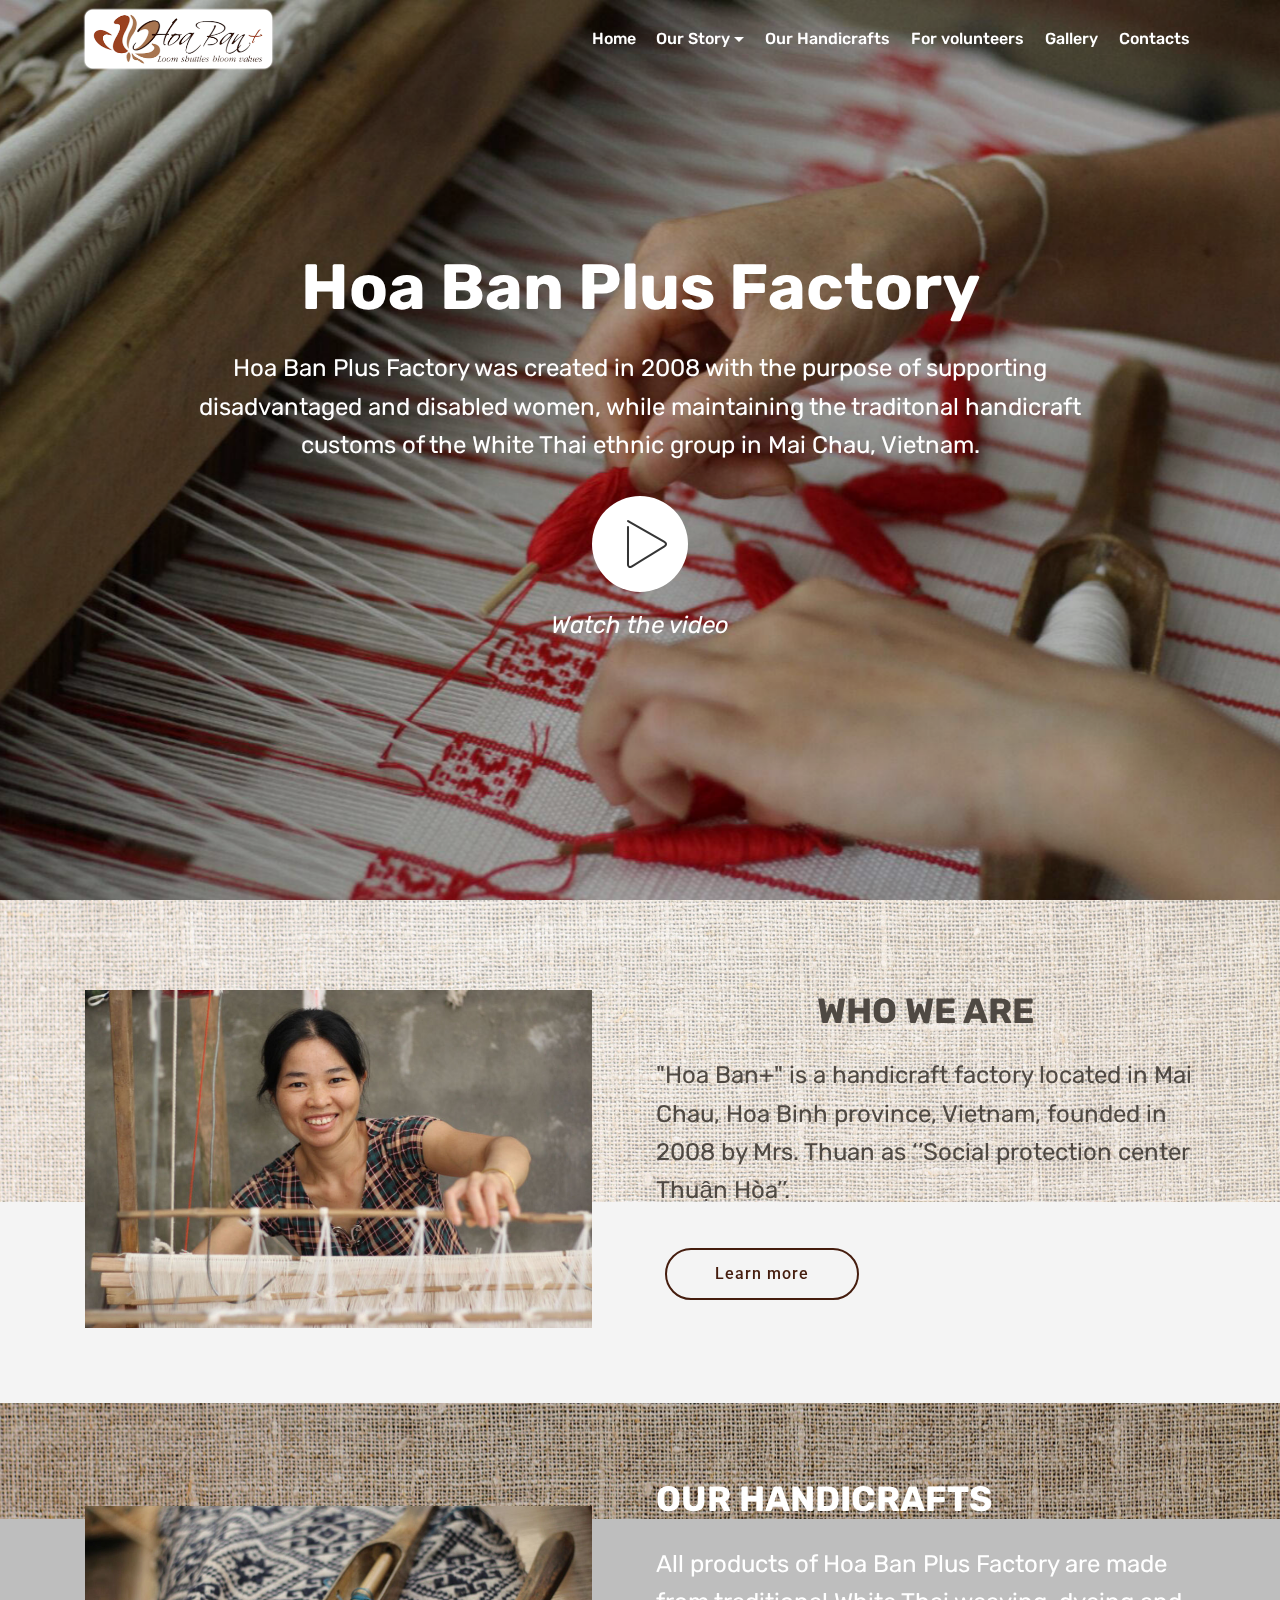
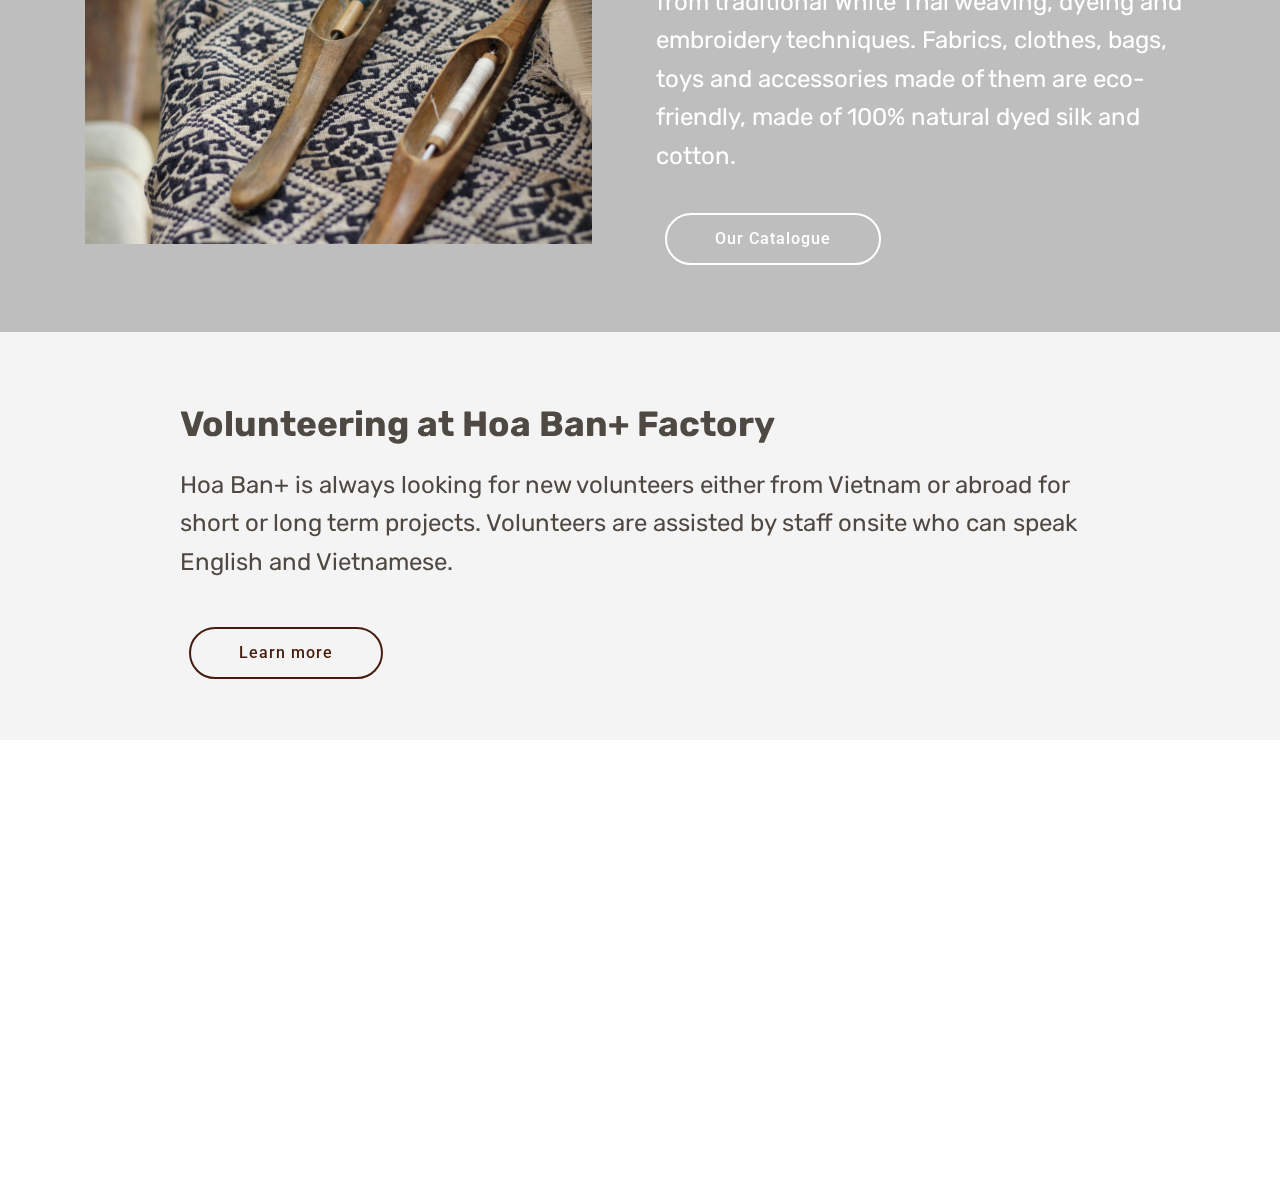
==== commit 1f2fcc63: "create github pages" ====
--- a/index.html
+++ b/index.html
@@ -1,23 +1,22 @@
 <!DOCTYPE html>
-<html >
+<html  >
 <head>
-  <!-- Site made with Mobirise Website Builder v4.9.5, https://mobirise.com -->
+  <!-- Site made with Mobirise Website Builder v4.10.0, https://mobirise.com -->
   <meta charset="UTF-8">
   <meta http-equiv="X-UA-Compatible" content="IE=edge">
-  <meta name="generator" content="Mobirise v4.9.5, mobirise.com">
+  <meta name="generator" content="Mobirise v4.10.0, mobirise.com">
   <meta name="viewport" content="width=device-width, initial-scale=1, minimum-scale=1">
   <link rel="shortcut icon" href="assets/images/logo2-380x121.png" type="image/x-icon">
   <meta name="description" content="Hoa Ban Plus Handycraft Factory
 Mai Chau, Vietnam">
+  
   <title>Home</title>
   <link rel="stylesheet" href="assets/web/assets/mobirise-icons/mobirise-icons.css">
   <link rel="stylesheet" href="assets/tether/tether.min.css">
-  <link rel="stylesheet" href="assets/soundcloud-plugin/style.css">
   <link rel="stylesheet" href="assets/bootstrap/css/bootstrap.min.css">
   <link rel="stylesheet" href="assets/bootstrap/css/bootstrap-grid.min.css">
   <link rel="stylesheet" href="assets/bootstrap/css/bootstrap-reboot.min.css">
   <link rel="stylesheet" href="assets/socicon/css/styles.css">
-  <link rel="stylesheet" href="assets/animatecss/animate.min.css">
   <link rel="stylesheet" href="assets/dropdown/css/style.css">
   <link rel="stylesheet" href="assets/theme/css/style.css">
   <link rel="stylesheet" href="assets/mobirise/css/mbr-additional.css" type="text/css">
@@ -71,7 +70,7 @@
     </nav>
 </section>
 
-<section class="engine"><a href="https://mobirise.info/b">how to create a website for free</a></section><section class="header8 cid-reEKZrQlRp mbr-fullscreen mbr-parallax-background" id="header8-g">
+<section class="engine"><a href="https://mobirise.info/b">how to create a site</a></section><section class="header8 cid-reEKZrQlRp mbr-fullscreen mbr-parallax-background" id="header8-g">
 
     
 
@@ -216,13 +215,11 @@
   <script src="assets/bootstrap/js/bootstrap.min.js"></script>
   <script src="assets/smoothscroll/smooth-scroll.js"></script>
   <script src="assets/parallax/jarallax.min.js"></script>
-  <script src="assets/viewportchecker/jquery.viewportchecker.js"></script>
   <script src="assets/dropdown/js/script.min.js"></script>
   <script src="assets/touchswipe/jquery.touch-swipe.min.js"></script>
   <script src="assets/playervimeo/vimeo_player.js"></script>
   <script src="assets/theme/js/script.js"></script>
   
   
-  <input name="animation" type="hidden">
-  </body>
+</body>
 </html>--- a/assets/mobirise/css/mbr-additional.css
+++ b/assets/mobirise/css/mbr-additional.css
@@ -1383,6 +1383,37 @@
     flex: auto!important;
   }
 }
+.jq-selectbox li:hover,
+.jq-selectbox li.selected {
+  background-color: #cccccc;
+  color: #000000;
+}
+.jq-selectbox .jq-selectbox__trigger-arrow,
+.jq-number__spin.minus:after,
+.jq-number__spin.plus:after {
+  transition: 0.4s;
+  border-top-color: currentColor;
+  border-bottom-color: currentColor;
+}
+.jq-selectbox:hover .jq-selectbox__trigger-arrow,
+.jq-number__spin.minus:hover:after,
+.jq-number__spin.plus:hover:after {
+  border-top-color: #cccccc;
+  border-bottom-color: #cccccc;
+}
+.xdsoft_datetimepicker .xdsoft_calendar td.xdsoft_default,
+.xdsoft_datetimepicker .xdsoft_calendar td.xdsoft_current,
+.xdsoft_datetimepicker .xdsoft_timepicker .xdsoft_time_box > div > div.xdsoft_current {
+  color: #000000 !important;
+  background-color: #cccccc !important;
+  box-shadow: none!important;
+}
+.xdsoft_datetimepicker .xdsoft_calendar td:hover,
+.xdsoft_datetimepicker .xdsoft_timepicker .xdsoft_time_box > div > div:hover {
+  color: #ffffff !important;
+  background: #9a411f !important;
+  box-shadow: none !important;
+}
 .cid-reEKZrQlRp {
   background-image: url("../../../assets/images/img-20170927-wa0029-1599x1066.jpg");
 }
@@ -6296,3 +6327,697 @@
 .cid-rlIKlSAYpS B {
   color: #e4d295;
 }
+.cid-rddyfSXj3n .navbar {
+  padding: .5rem 0;
+  background: #9a411f;
+  transition: none;
+  min-height: 77px;
+}
+.cid-rddyfSXj3n .navbar-dropdown.bg-color.transparent.opened {
+  background: #9a411f;
+}
+.cid-rddyfSXj3n a {
+  font-style: normal;
+}
+.cid-rddyfSXj3n .nav-item span {
+  padding-right: 0.4em;
+  line-height: 0.5em;
+  vertical-align: text-bottom;
+  position: relative;
+  text-decoration: none;
+}
+.cid-rddyfSXj3n .nav-item a {
+  display: flex;
+  align-items: center;
+  justify-content: center;
+  padding: 0.7rem 0 !important;
+  margin: 0rem .65rem !important;
+}
+.cid-rddyfSXj3n .nav-item:focus,
+.cid-rddyfSXj3n .nav-link:focus {
+  outline: none;
+}
+.cid-rddyfSXj3n .btn {
+  padding: 0.4rem 1.5rem;
+  display: inline-flex;
+  align-items: center;
+}
+.cid-rddyfSXj3n .btn .mbr-iconfont {
+  font-size: 1.6rem;
+}
+.cid-rddyfSXj3n .menu-logo {
+  margin-right: auto;
+}
+.cid-rddyfSXj3n .menu-logo .navbar-brand {
+  display: flex;
+  margin-left: 5rem;
+  padding: 0;
+  transition: padding .2s;
+  min-height: 3.8rem;
+  align-items: center;
+}
+.cid-rddyfSXj3n .menu-logo .navbar-brand .navbar-caption-wrap {
+  display: -webkit-flex;
+  -webkit-align-items: center;
+  align-items: center;
+  word-break: break-word;
+  min-width: 7rem;
+  margin: .3rem 0;
+}
+.cid-rddyfSXj3n .menu-logo .navbar-brand .navbar-caption-wrap .navbar-caption {
+  line-height: 1.2rem !important;
+  padding-right: 2rem;
+}
+.cid-rddyfSXj3n .menu-logo .navbar-brand .navbar-logo {
+  font-size: 4rem;
+  transition: font-size 0.25s;
+}
+.cid-rddyfSXj3n .menu-logo .navbar-brand .navbar-logo img {
+  display: flex;
+}
+.cid-rddyfSXj3n .menu-logo .navbar-brand .navbar-logo .mbr-iconfont {
+  transition: font-size 0.25s;
+}
+.cid-rddyfSXj3n .navbar-toggleable-sm .navbar-collapse {
+  justify-content: flex-end;
+  -webkit-justify-content: flex-end;
+  padding-right: 5rem;
+  width: auto;
+}
+.cid-rddyfSXj3n .navbar-toggleable-sm .navbar-collapse .navbar-nav {
+  flex-wrap: wrap;
+  -webkit-flex-wrap: wrap;
+  padding-left: 0;
+}
+.cid-rddyfSXj3n .navbar-toggleable-sm .navbar-collapse .navbar-nav .nav-item {
+  -webkit-align-self: center;
+  align-self: center;
+}
+.cid-rddyfSXj3n .navbar-toggleable-sm .navbar-collapse .navbar-buttons {
+  padding-left: 0;
+  padding-bottom: 0;
+}
+.cid-rddyfSXj3n .dropdown .dropdown-menu {
+  background: #9a411f;
+  display: none;
+  position: absolute;
+  min-width: 5rem;
+  padding-top: 1.4rem;
+  padding-bottom: 1.4rem;
+  text-align: left;
+}
+.cid-rddyfSXj3n .dropdown .dropdown-menu .dropdown-item {
+  width: auto;
+  padding: 0.235em 1.5385em 0.235em 1.5385em !important;
+}
+.cid-rddyfSXj3n .dropdown .dropdown-menu .dropdown-item::after {
+  right: 0.5rem;
+}
+.cid-rddyfSXj3n .dropdown .dropdown-menu .dropdown-submenu {
+  margin: 0;
+}
+.cid-rddyfSXj3n .dropdown.open > .dropdown-menu {
+  display: block;
+}
+.cid-rddyfSXj3n .navbar-toggleable-sm.opened:after {
+  position: absolute;
+  width: 100vw;
+  height: 100vh;
+  content: '';
+  background-color: rgba(0, 0, 0, 0.1);
+  left: 0;
+  bottom: 0;
+  transform: translateY(100%);
+  -webkit-transform: translateY(100%);
+  z-index: 1000;
+}
+.cid-rddyfSXj3n .navbar.navbar-short {
+  min-height: 60px;
+  transition: all .2s;
+}
+.cid-rddyfSXj3n .navbar.navbar-short .navbar-toggler-right {
+  top: 20px;
+}
+.cid-rddyfSXj3n .navbar.navbar-short .navbar-logo a {
+  font-size: 2.5rem !important;
+  line-height: 2.5rem;
+  transition: font-size 0.25s;
+}
+.cid-rddyfSXj3n .navbar.navbar-short .navbar-logo a .mbr-iconfont {
+  font-size: 2.5rem !important;
+}
+.cid-rddyfSXj3n .navbar.navbar-short .navbar-logo a img {
+  height: 3rem !important;
+}
+.cid-rddyfSXj3n .navbar.navbar-short .navbar-brand {
+  min-height: 3rem;
+}
+.cid-rddyfSXj3n button.navbar-toggler {
+  width: 31px;
+  height: 18px;
+  cursor: pointer;
+  transition: all .2s;
+  top: 1.5rem;
+  right: 1rem;
+}
+.cid-rddyfSXj3n button.navbar-toggler:focus {
+  outline: none;
+}
+.cid-rddyfSXj3n button.navbar-toggler .hamburger span {
+  position: absolute;
+  right: 0;
+  width: 30px;
+  height: 2px;
+  border-right: 5px;
+  background-color: #ffffff;
+}
+.cid-rddyfSXj3n button.navbar-toggler .hamburger span:nth-child(1) {
+  top: 0;
+  transition: all .2s;
+}
+.cid-rddyfSXj3n button.navbar-toggler .hamburger span:nth-child(2) {
+  top: 8px;
+  transition: all .15s;
+}
+.cid-rddyfSXj3n button.navbar-toggler .hamburger span:nth-child(3) {
+  top: 8px;
+  transition: all .15s;
+}
+.cid-rddyfSXj3n button.navbar-toggler .hamburger span:nth-child(4) {
+  top: 16px;
+  transition: all .2s;
+}
+.cid-rddyfSXj3n nav.opened .hamburger span:nth-child(1) {
+  top: 8px;
+  width: 0;
+  opacity: 0;
+  right: 50%;
+  transition: all .2s;
+}
+.cid-rddyfSXj3n nav.opened .hamburger span:nth-child(2) {
+  -webkit-transform: rotate(45deg);
+  transform: rotate(45deg);
+  transition: all .25s;
+}
+.cid-rddyfSXj3n nav.opened .hamburger span:nth-child(3) {
+  -webkit-transform: rotate(-45deg);
+  transform: rotate(-45deg);
+  transition: all .25s;
+}
+.cid-rddyfSXj3n nav.opened .hamburger span:nth-child(4) {
+  top: 8px;
+  width: 0;
+  opacity: 0;
+  right: 50%;
+  transition: all .2s;
+}
+.cid-rddyfSXj3n .collapsed.navbar-expand {
+  flex-direction: column;
+}
+.cid-rddyfSXj3n .collapsed .btn {
+  display: flex;
+}
+.cid-rddyfSXj3n .collapsed .navbar-collapse {
+  display: none !important;
+  padding-right: 0 !important;
+}
+.cid-rddyfSXj3n .collapsed .navbar-collapse.collapsing,
+.cid-rddyfSXj3n .collapsed .navbar-collapse.show {
+  display: block !important;
+}
+.cid-rddyfSXj3n .collapsed .navbar-collapse.collapsing .navbar-nav,
+.cid-rddyfSXj3n .collapsed .navbar-collapse.show .navbar-nav {
+  display: block;
+  text-align: center;
+}
+.cid-rddyfSXj3n .collapsed .navbar-collapse.collapsing .navbar-nav .nav-item,
+.cid-rddyfSXj3n .collapsed .navbar-collapse.show .navbar-nav .nav-item {
+  clear: both;
+}
+.cid-rddyfSXj3n .collapsed .navbar-collapse.collapsing .navbar-nav .nav-item:last-child,
+.cid-rddyfSXj3n .collapsed .navbar-collapse.show .navbar-nav .nav-item:last-child {
+  margin-bottom: 1rem;
+}
+.cid-rddyfSXj3n .collapsed .navbar-collapse.collapsing .navbar-buttons,
+.cid-rddyfSXj3n .collapsed .navbar-collapse.show .navbar-buttons {
+  text-align: center;
+}
+.cid-rddyfSXj3n .collapsed .navbar-collapse.collapsing .navbar-buttons:last-child,
+.cid-rddyfSXj3n .collapsed .navbar-collapse.show .navbar-buttons:last-child {
+  margin-bottom: 1rem;
+}
+.cid-rddyfSXj3n .collapsed button.navbar-toggler {
+  display: block;
+}
+.cid-rddyfSXj3n .collapsed .navbar-brand {
+  margin-left: 1rem !important;
+}
+.cid-rddyfSXj3n .collapsed .navbar-toggleable-sm {
+  flex-direction: column;
+  -webkit-flex-direction: column;
+}
+.cid-rddyfSXj3n .collapsed .dropdown .dropdown-menu {
+  width: 100%;
+  text-align: center;
+  position: relative;
+  opacity: 0;
+  display: block;
+  height: 0;
+  visibility: hidden;
+  padding: 0;
+  transition-duration: .5s;
+  transition-property: opacity,padding,height;
+}
+.cid-rddyfSXj3n .collapsed .dropdown.open > .dropdown-menu {
+  position: relative;
+  opacity: 1;
+  height: auto;
+  padding: 1.4rem 0;
+  visibility: visible;
+}
+.cid-rddyfSXj3n .collapsed .dropdown .dropdown-submenu {
+  left: 0;
+  text-align: center;
+  width: 100%;
+}
+.cid-rddyfSXj3n .collapsed .dropdown .dropdown-toggle[data-toggle="dropdown-submenu"]::after {
+  margin-top: 0;
+  position: inherit;
+  right: 0;
+  top: 50%;
+  display: inline-block;
+  width: 0;
+  height: 0;
+  margin-left: .3em;
+  vertical-align: middle;
+  content: "";
+  border-top: .30em solid;
+  border-right: .30em solid transparent;
+  border-left: .30em solid transparent;
+}
+@media (max-width: 991px) {
+  .cid-rddyfSXj3n .navbar-expand {
+    flex-direction: column;
+  }
+  .cid-rddyfSXj3n img {
+    height: 3.8rem !important;
+  }
+  .cid-rddyfSXj3n .btn {
+    display: flex;
+  }
+  .cid-rddyfSXj3n button.navbar-toggler {
+    display: block;
+  }
+  .cid-rddyfSXj3n .navbar-brand {
+    margin-left: 1rem !important;
+  }
+  .cid-rddyfSXj3n .navbar-toggleable-sm {
+    flex-direction: column;
+    -webkit-flex-direction: column;
+  }
+  .cid-rddyfSXj3n .navbar-collapse {
+    display: none !important;
+    padding-right: 0 !important;
+  }
+  .cid-rddyfSXj3n .navbar-collapse.collapsing,
+  .cid-rddyfSXj3n .navbar-collapse.show {
+    display: block !important;
+  }
+  .cid-rddyfSXj3n .navbar-collapse.collapsing .navbar-nav,
+  .cid-rddyfSXj3n .navbar-collapse.show .navbar-nav {
+    display: block;
+    text-align: center;
+  }
+  .cid-rddyfSXj3n .navbar-collapse.collapsing .navbar-nav .nav-item,
+  .cid-rddyfSXj3n .navbar-collapse.show .navbar-nav .nav-item {
+    clear: both;
+  }
+  .cid-rddyfSXj3n .navbar-collapse.collapsing .navbar-nav .nav-item:last-child,
+  .cid-rddyfSXj3n .navbar-collapse.show .navbar-nav .nav-item:last-child {
+    margin-bottom: 1rem;
+  }
+  .cid-rddyfSXj3n .navbar-collapse.collapsing .navbar-buttons,
+  .cid-rddyfSXj3n .navbar-collapse.show .navbar-buttons {
+    text-align: center;
+  }
+  .cid-rddyfSXj3n .navbar-collapse.collapsing .navbar-buttons:last-child,
+  .cid-rddyfSXj3n .navbar-collapse.show .navbar-buttons:last-child {
+    margin-bottom: 1rem;
+  }
+  .cid-rddyfSXj3n .dropdown .dropdown-menu {
+    width: 100%;
+    text-align: center;
+    position: relative;
+    opacity: 0;
+    display: block;
+    height: 0;
+    visibility: hidden;
+    padding: 0;
+    transition-duration: .5s;
+    transition-property: opacity,padding,height;
+  }
+  .cid-rddyfSXj3n .dropdown.open > .dropdown-menu {
+    position: relative;
+    opacity: 1;
+    height: auto;
+    padding: 1.4rem 0;
+    visibility: visible;
+  }
+  .cid-rddyfSXj3n .dropdown .dropdown-submenu {
+    left: 0;
+    text-align: center;
+    width: 100%;
+  }
+  .cid-rddyfSXj3n .dropdown .dropdown-toggle[data-toggle="dropdown-submenu"]::after {
+    margin-top: 0;
+    position: inherit;
+    right: 0;
+    top: 50%;
+    display: inline-block;
+    width: 0;
+    height: 0;
+    margin-left: .3em;
+    vertical-align: middle;
+    content: "";
+    border-top: .30em solid;
+    border-right: .30em solid transparent;
+    border-left: .30em solid transparent;
+  }
+}
+@media (min-width: 767px) {
+  .cid-rddyfSXj3n .menu-logo {
+    flex-shrink: 0;
+  }
+}
+.cid-rddyfSXj3n .navbar-collapse {
+  flex-basis: auto;
+}
+.cid-rddyfSXj3n .nav-link:hover,
+.cid-rddyfSXj3n .dropdown-item:hover {
+  color: #4f4943 !important;
+}
+.cid-rjPLdd89gZ {
+  background-image: url("../../../assets/images/2016-08-21-02.33.11-1-1200x900.jpg");
+}
+.cid-rjQt7dEqf9 {
+  padding-top: 45px;
+  padding-bottom: 0px;
+  background-image: url("../../../assets/images/mbr-1920x1280.jpg");
+}
+@media (min-width: 992px) {
+  .cid-rjQt7dEqf9 .mbr-figure {
+    padding-right: 4rem;
+  }
+}
+@media (max-width: 991px) {
+  .cid-rjQt7dEqf9 .mbr-figure {
+    padding-bottom: 3rem;
+  }
+}
+@media (max-width: 767px) {
+  .cid-rjQt7dEqf9 .mbr-text {
+    text-align: center;
+  }
+}
+.cid-rjQt7dEqf9 .mbr-text,
+.cid-rjQt7dEqf9 .mbr-section-btn {
+  color: #4f4943;
+  text-align: left;
+}
+.cid-rjQvaQyLoS {
+  padding-top: 0px;
+  padding-bottom: 0px;
+  background-image: url("../../../assets/images/mbr-1920x1280.jpg");
+}
+.cid-rjQvaQyLoS .media-container-row {
+  flex-direction: row-reverse;
+  -webkit-flex-direction: row-reverse;
+}
+@media (min-width: 992px) {
+  .cid-rjQvaQyLoS .mbr-figure {
+    padding-right: 4rem;
+    padding-right: 0;
+    padding-left: 4rem;
+  }
+}
+@media (max-width: 991px) {
+  .cid-rjQvaQyLoS .mbr-figure {
+    padding-bottom: 3rem;
+  }
+}
+@media (max-width: 767px) {
+  .cid-rjQvaQyLoS .mbr-text {
+    text-align: center;
+  }
+}
+.cid-rjQvaQyLoS .mbr-text,
+.cid-rjQvaQyLoS .mbr-section-btn {
+  color: #4f4943;
+  text-align: left;
+}
+.cid-rjQAkWLvTv {
+  padding-top: 30px;
+  padding-bottom: 30px;
+  background: #e7ddd3;
+}
+.cid-rjQAkWLvTv .images-container.container-fluid {
+  padding: 0;
+}
+.cid-rjQAkWLvTv .media-container-row {
+  margin: 0 auto;
+  align-items: stretch;
+  -webkit-align-items: stretch;
+}
+.cid-rjQAkWLvTv .media-container-row .img-item {
+  display: -webkit-flex;
+  flex-direction: column;
+  justify-content: center;
+  position: relative;
+  width: 100%;
+  z-index: 1;
+  -webkit-flex-direction: column;
+  -webkit-justify-content: center;
+}
+.cid-rjQAkWLvTv .media-container-row .img-item img {
+  width: 100%;
+  min-height: 1px;
+}
+.cid-rjQAkWLvTv .media-container-row .img-item .img-caption {
+  background: #ffffff;
+  z-index: 2;
+  padding: 1rem 1rem;
+  word-break: break-word;
+}
+.cid-rjQAkWLvTv .media-container-row .img-item .img-caption p {
+  margin-bottom: 0;
+}
+.cid-rjQAkWLvTv .media-container-row .img-item.item1 {
+  padding: 0 2rem 0 0;
+}
+@media (max-width: 992px) {
+  .cid-rjQAkWLvTv .img-item {
+    width: 100% !important;
+  }
+  .cid-rjQAkWLvTv .img-item.item1 {
+    width: 100%;
+    flex-basis: initial !important;
+    padding: 0 0 2rem 0 !important;
+    -webkit-flex-basis: initial !important;
+  }
+}
+.cid-rjQBMmf0Gc {
+  padding-top: 30px;
+  padding-bottom: 0px;
+  background-image: url("../../../assets/images/mbr-1920x1280.jpg");
+}
+@media (min-width: 992px) {
+  .cid-rjQBMmf0Gc .mbr-figure {
+    padding-right: 4rem;
+  }
+}
+@media (max-width: 991px) {
+  .cid-rjQBMmf0Gc .mbr-figure {
+    padding-bottom: 3rem;
+  }
+}
+@media (max-width: 767px) {
+  .cid-rjQBMmf0Gc .mbr-text {
+    text-align: center;
+  }
+}
+.cid-rjQBMmf0Gc .mbr-text,
+.cid-rjQBMmf0Gc .mbr-section-btn {
+  color: #4f4943;
+  text-align: left;
+}
+.cid-rjQBMmf0Gc H1 {
+  color: #4f4943;
+  text-align: center;
+}
+.cid-rjQDqpsMMM {
+  padding-top: 0px;
+  padding-bottom: 15px;
+  background-image: url("../../../assets/images/mbr-1920x1280.jpg");
+}
+@media (min-width: 992px) {
+  .cid-rjQDqpsMMM .mbr-figure {
+    padding-right: 4rem;
+  }
+}
+@media (max-width: 991px) {
+  .cid-rjQDqpsMMM .mbr-figure {
+    padding-bottom: 3rem;
+  }
+}
+@media (max-width: 767px) {
+  .cid-rjQDqpsMMM .mbr-text {
+    text-align: center;
+  }
+}
+.cid-rjQDqpsMMM .mbr-text,
+.cid-rjQDqpsMMM .mbr-section-btn {
+  color: #4f4943;
+  text-align: left;
+}
+.cid-rjQHYvPIP8 {
+  padding-top: 0px;
+  padding-bottom: 15px;
+  background-image: url("../../../assets/images/mbr-1920x1280.jpg");
+}
+@media (min-width: 992px) {
+  .cid-rjQHYvPIP8 .mbr-figure {
+    padding-right: 4rem;
+  }
+}
+@media (max-width: 991px) {
+  .cid-rjQHYvPIP8 .mbr-figure {
+    padding-bottom: 3rem;
+  }
+}
+@media (max-width: 767px) {
+  .cid-rjQHYvPIP8 .mbr-text {
+    text-align: center;
+  }
+}
+.cid-rjQHYvPIP8 .mbr-text,
+.cid-rjQHYvPIP8 .mbr-section-btn {
+  color: #4f4943;
+  text-align: left;
+}
+.cid-rjQJsA2lsf {
+  padding-top: 0px;
+  padding-bottom: 15px;
+  background-image: url("../../../assets/images/mbr-1920x1280.jpg");
+}
+@media (min-width: 992px) {
+  .cid-rjQJsA2lsf .mbr-figure {
+    padding-right: 4rem;
+  }
+}
+@media (max-width: 991px) {
+  .cid-rjQJsA2lsf .mbr-figure {
+    padding-bottom: 3rem;
+  }
+}
+@media (max-width: 767px) {
+  .cid-rjQJsA2lsf .mbr-text {
+    text-align: center;
+  }
+}
+.cid-rjQJsA2lsf .mbr-text,
+.cid-rjQJsA2lsf .mbr-section-btn {
+  color: #4f4943;
+  text-align: left;
+}
+.cid-rlIKlSAYpS {
+  padding-top: 30px;
+  padding-bottom: 30px;
+  background-color: #9a411f;
+}
+@media (max-width: 767px) {
+  .cid-rlIKlSAYpS .content {
+    text-align: center;
+  }
+  .cid-rlIKlSAYpS .content > div:not(:last-child) {
+    margin-bottom: 2rem;
+  }
+}
+.cid-rlIKlSAYpS .map {
+  height: 18.75rem;
+}
+@media (max-width: 767px) {
+  .cid-rlIKlSAYpS .footer-lower .copyright {
+    margin-bottom: 1rem;
+    text-align: center;
+  }
+}
+.cid-rlIKlSAYpS .footer-lower hr {
+  margin: 1rem 0;
+  border-color: #fff;
+  opacity: .05;
+}
+.cid-rlIKlSAYpS .footer-lower .social-list {
+  padding-left: 0;
+  margin-bottom: 0;
+  list-style: none;
+  display: flex;
+  -webkit-justify-content: flex-end;
+  justify-content: flex-end;
+  -webkit-flex-wrap: wrap;
+  flex-wrap: wrap;
+}
+.cid-rlIKlSAYpS .footer-lower .social-list .mbr-iconfont-social {
+  font-size: 1.3rem;
+  color: #fff;
+}
+.cid-rlIKlSAYpS .footer-lower .social-list .soc-item {
+  margin: 0 .5rem;
+}
+.cid-rlIKlSAYpS .footer-lower .social-list a {
+  margin: 0;
+  opacity: .5;
+  -webkit-transition: .2s linear;
+  transition: .2s linear;
+}
+.cid-rlIKlSAYpS .footer-lower .social-list a:hover {
+  opacity: 1;
+}
+@media (max-width: 767px) {
+  .cid-rlIKlSAYpS .footer-lower .social-list {
+    -webkit-justify-content: center;
+    justify-content: center;
+  }
+}
+.cid-rlIKlSAYpS .google-map {
+  height: 25rem;
+  position: relative;
+}
+.cid-rlIKlSAYpS .google-map iframe {
+  height: 100%;
+  width: 100%;
+}
+.cid-rlIKlSAYpS .google-map [data-state-details] {
+  color: #6b6763;
+  font-family: Montserrat;
+  height: 1.5em;
+  margin-top: -0.75em;
+  padding-left: 1.25rem;
+  padding-right: 1.25rem;
+  position: absolute;
+  text-align: center;
+  top: 50%;
+  width: 100%;
+}
+.cid-rlIKlSAYpS .google-map[data-state] {
+  background: #e9e5dc;
+}
+.cid-rlIKlSAYpS .google-map[data-state="loading"] [data-state-details] {
+  display: none;
+}
+.cid-rlIKlSAYpS P {
+  color: #d9c7b5;
+  text-align: left;
+}
+.cid-rlIKlSAYpS B {
+  color: #e4d295;
+}
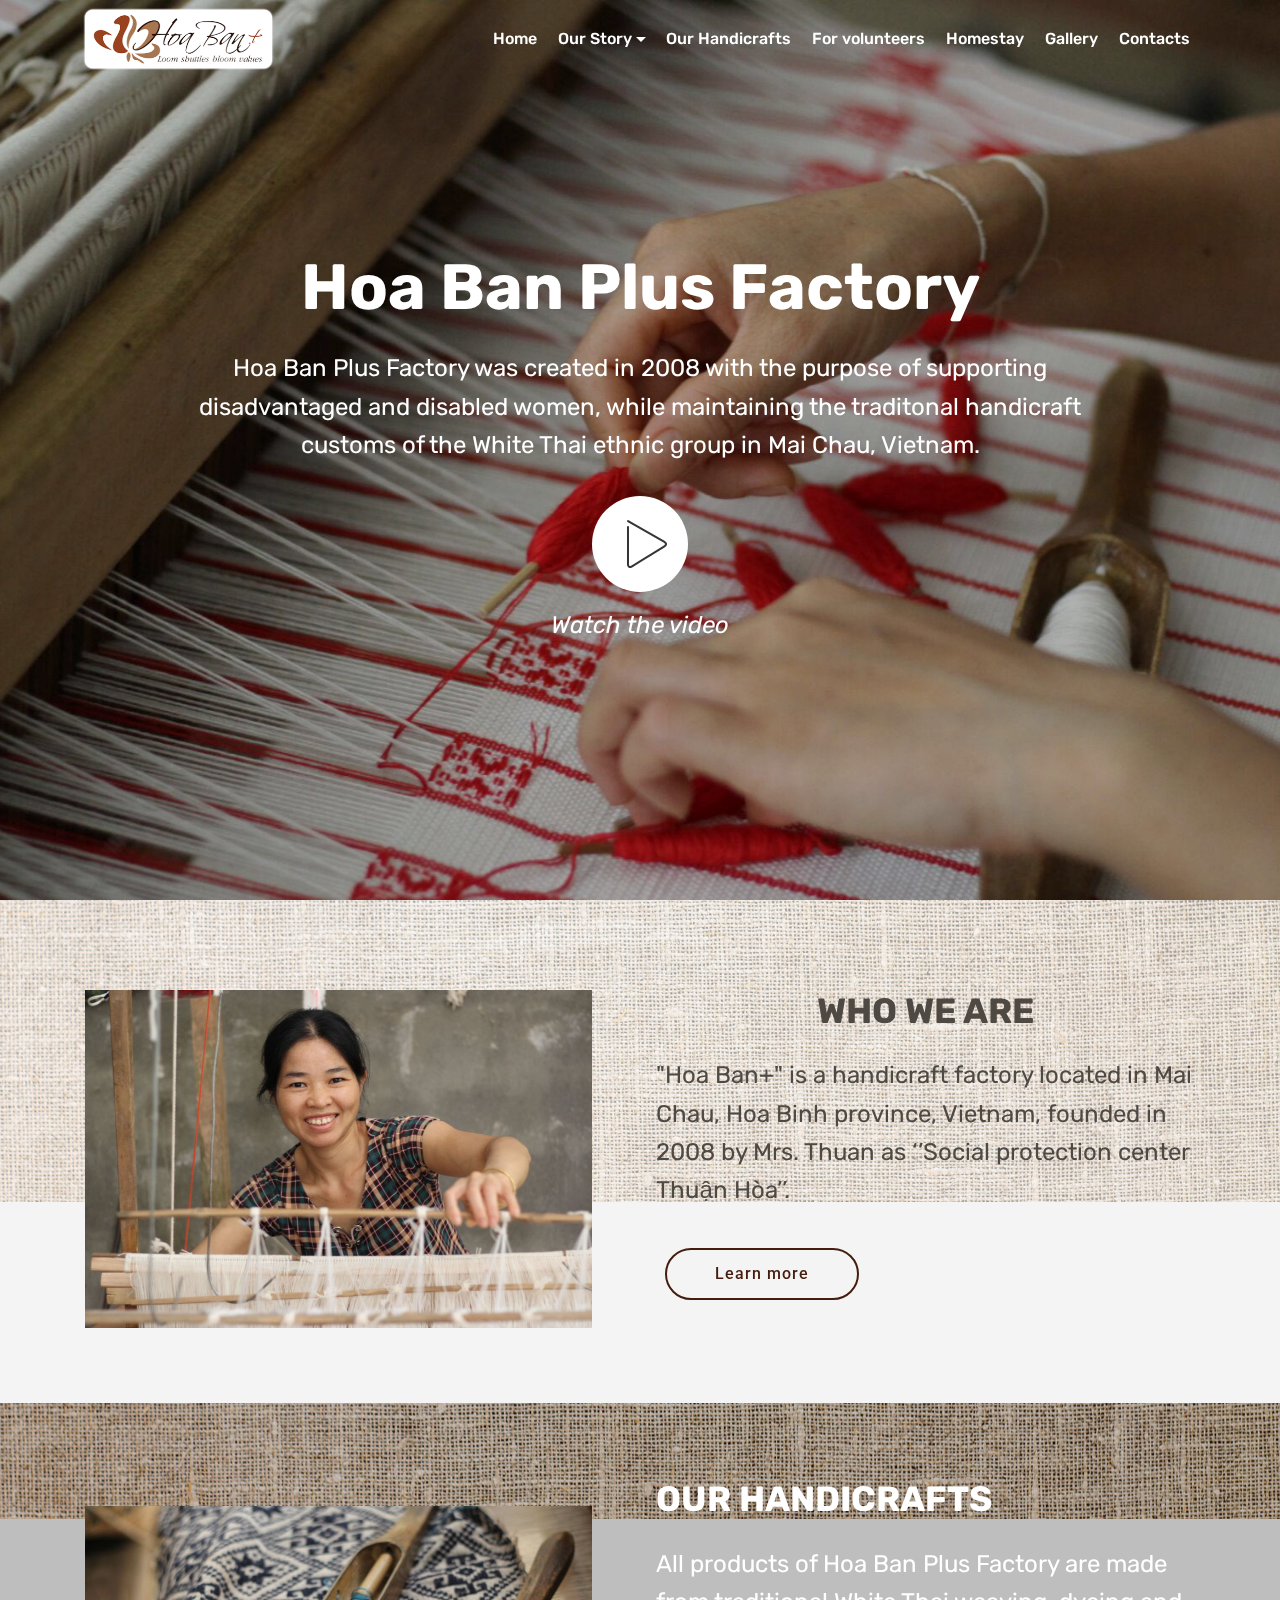
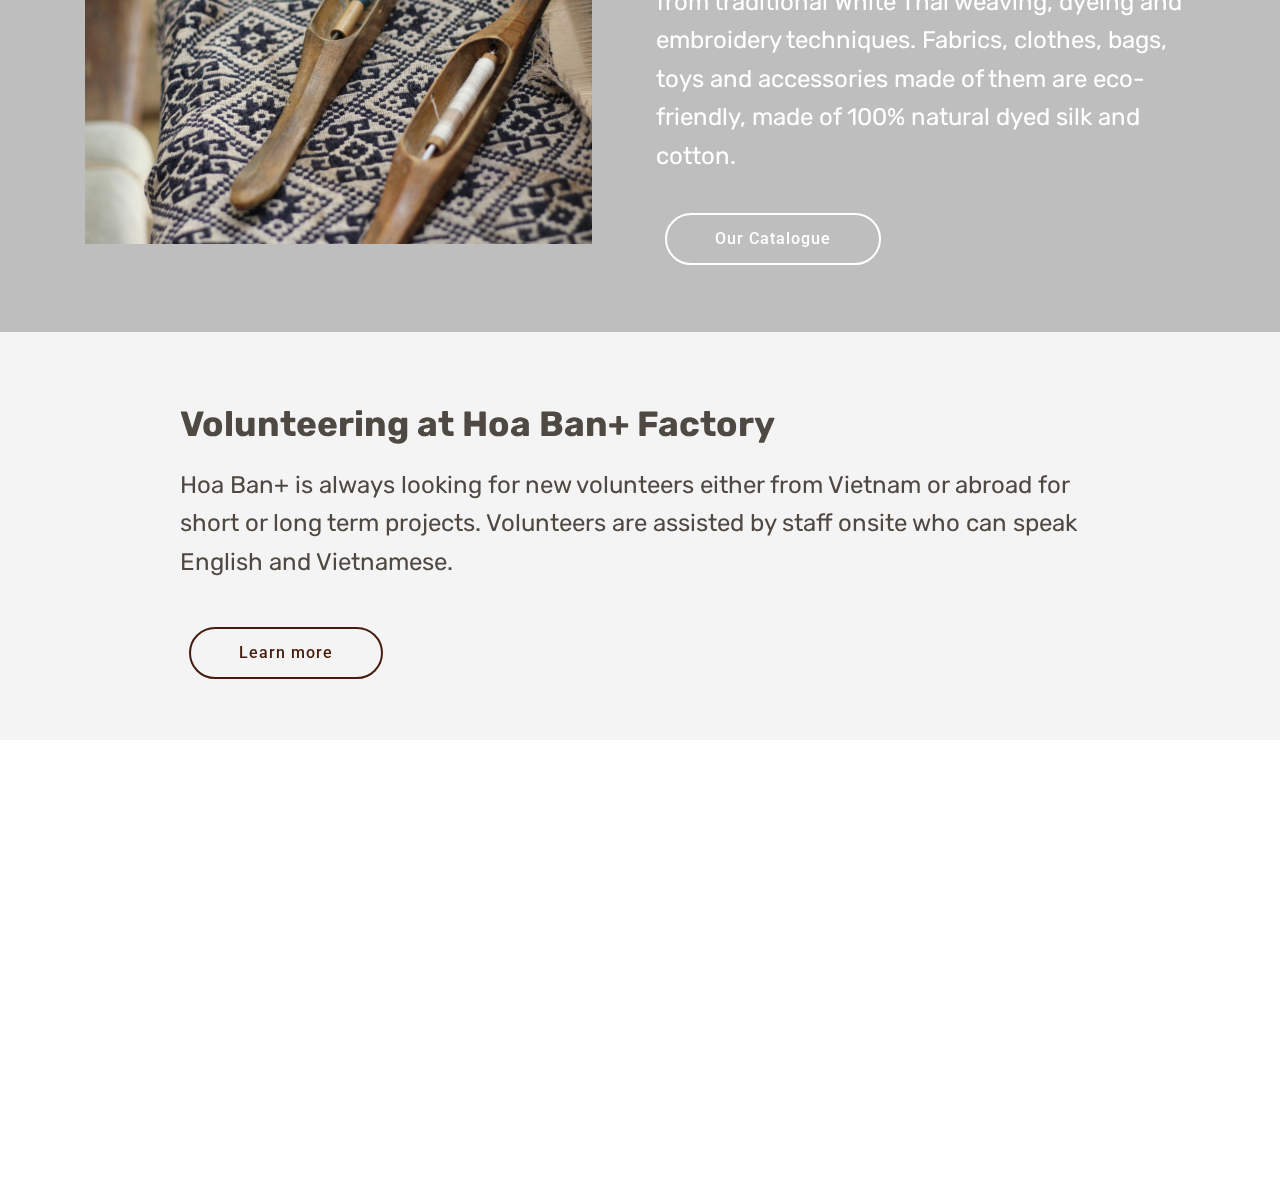
==== commit 92501504: "create github pages" ====
--- a/index.html
+++ b/index.html
@@ -1,10 +1,10 @@
 <!DOCTYPE html>
 <html  >
 <head>
-  <!-- Site made with Mobirise Website Builder v4.10.0, https://mobirise.com -->
+  <!-- Site made with Mobirise Website Builder v4.10.2, https://mobirise.com -->
   <meta charset="UTF-8">
   <meta http-equiv="X-UA-Compatible" content="IE=edge">
-  <meta name="generator" content="Mobirise v4.10.0, mobirise.com">
+  <meta name="generator" content="Mobirise v4.10.2, mobirise.com">
   <meta name="viewport" content="width=device-width, initial-scale=1, minimum-scale=1">
   <link rel="shortcut icon" href="assets/images/logo2-380x121.png" type="image/x-icon">
   <meta name="description" content="Hoa Ban Plus Handycraft Factory
@@ -60,7 +60,7 @@
                     <a class="nav-link link text-white display-7" href="Handicrafts.html">
                         
                         Our Handicrafts</a>
-                </li><li class="nav-item"><a class="nav-link link text-white display-7" href="Volunteering.html">For volunteers</a></li><li class="nav-item"><a class="nav-link link text-white display-7" href="Gallery.html">
+                </li><li class="nav-item"><a class="nav-link link text-white display-7" href="Volunteering.html">For volunteers</a></li><li class="nav-item"><a class="nav-link link text-white display-7" href="Volunteering.html">Homestay</a></li><li class="nav-item"><a class="nav-link link text-white display-7" href="Gallery.html">
                         
                         Gallery</a></li><li class="nav-item"><a class="nav-link link text-white display-7" href="index.html#footer2-v">
                         
@@ -70,7 +70,7 @@
     </nav>
 </section>
 
-<section class="engine"><a href="https://mobirise.info/b">how to create a site</a></section><section class="header8 cid-reEKZrQlRp mbr-fullscreen mbr-parallax-background" id="header8-g">
+<section class="engine"><a href="https://mobirise.info/c">website builder</a></section><section class="header8 cid-reEKZrQlRp mbr-fullscreen mbr-parallax-background" id="header8-g">
 
     
 
--- a/assets/theme/css/style.css
+++ b/assets/theme/css/style.css
@@ -1,11 +1,4 @@
-.engine {
-	position: absolute;
-	text-indent: -2400px;
-	text-align: center;
-	padding: 0;
-	top: 0;
-	left: -2400px;
-}/*!
+/*!
  * Mobirise v4 theme (https://mobirise.com/)
  * Copyright 2017 Mobirise
  */
@@ -194,6 +187,9 @@
 .card {
   background-color: transparent;
   border: none; }
+
+.card-box {
+  width: 100%; }
 
 .card-img {
   text-align: center;
@@ -417,6 +413,11 @@
     display: -webkit-box;
     display: -webkit-flex;
     display: -ms-flexbox; } }
+@media (max-width: 991px) {
+  .menu .navbar-collapse {
+    max-height: 93.5vh; }
+    .menu .navbar-collapse.show {
+      overflow: auto; } }
 @media (min-width: 992px) {
   .menu .navbar-nav.nav-dropdown {
     display: -webkit-flex; }
@@ -424,9 +425,7 @@
     display: -webkit-flex !important; } }
 @media (max-width: 767px) {
   .menu .navbar-collapse {
-    max-height: 80vh; }
-  .menu .dropdown-menu {
-    max-height: 60vh; } }
+    max-height: 80vh; } }
 
 .navbar {
   display: -webkit-flex;
@@ -473,6 +472,9 @@
 
 .media {
   display: -webkit-flex; }
+
+.form-group:focus {
+  outline: none; }
 
 .jq-selectbox__select {
   padding: 1.07em .5em;
@@ -493,4 +495,24 @@
 .jq-selectbox li {
   padding: 1.07em .5em; }
 
-/*# sourceMappingURL=style.css.map */
+.modal-dialog, .modal-content {
+  height: 100%; }
+
+.modal-dialog .carousel-inner {
+  height: 100%;
+  height: -webkit-fill-available;
+  height: fill-available; }
+
+.carousel-item {
+  text-align: center; }
+
+.carousel-item img {
+  margin: auto; }
+.engine {
+	position: absolute;
+	text-indent: -2400px;
+	text-align: center;
+	padding: 0;
+	top: 0;
+	left: -2400px;
+}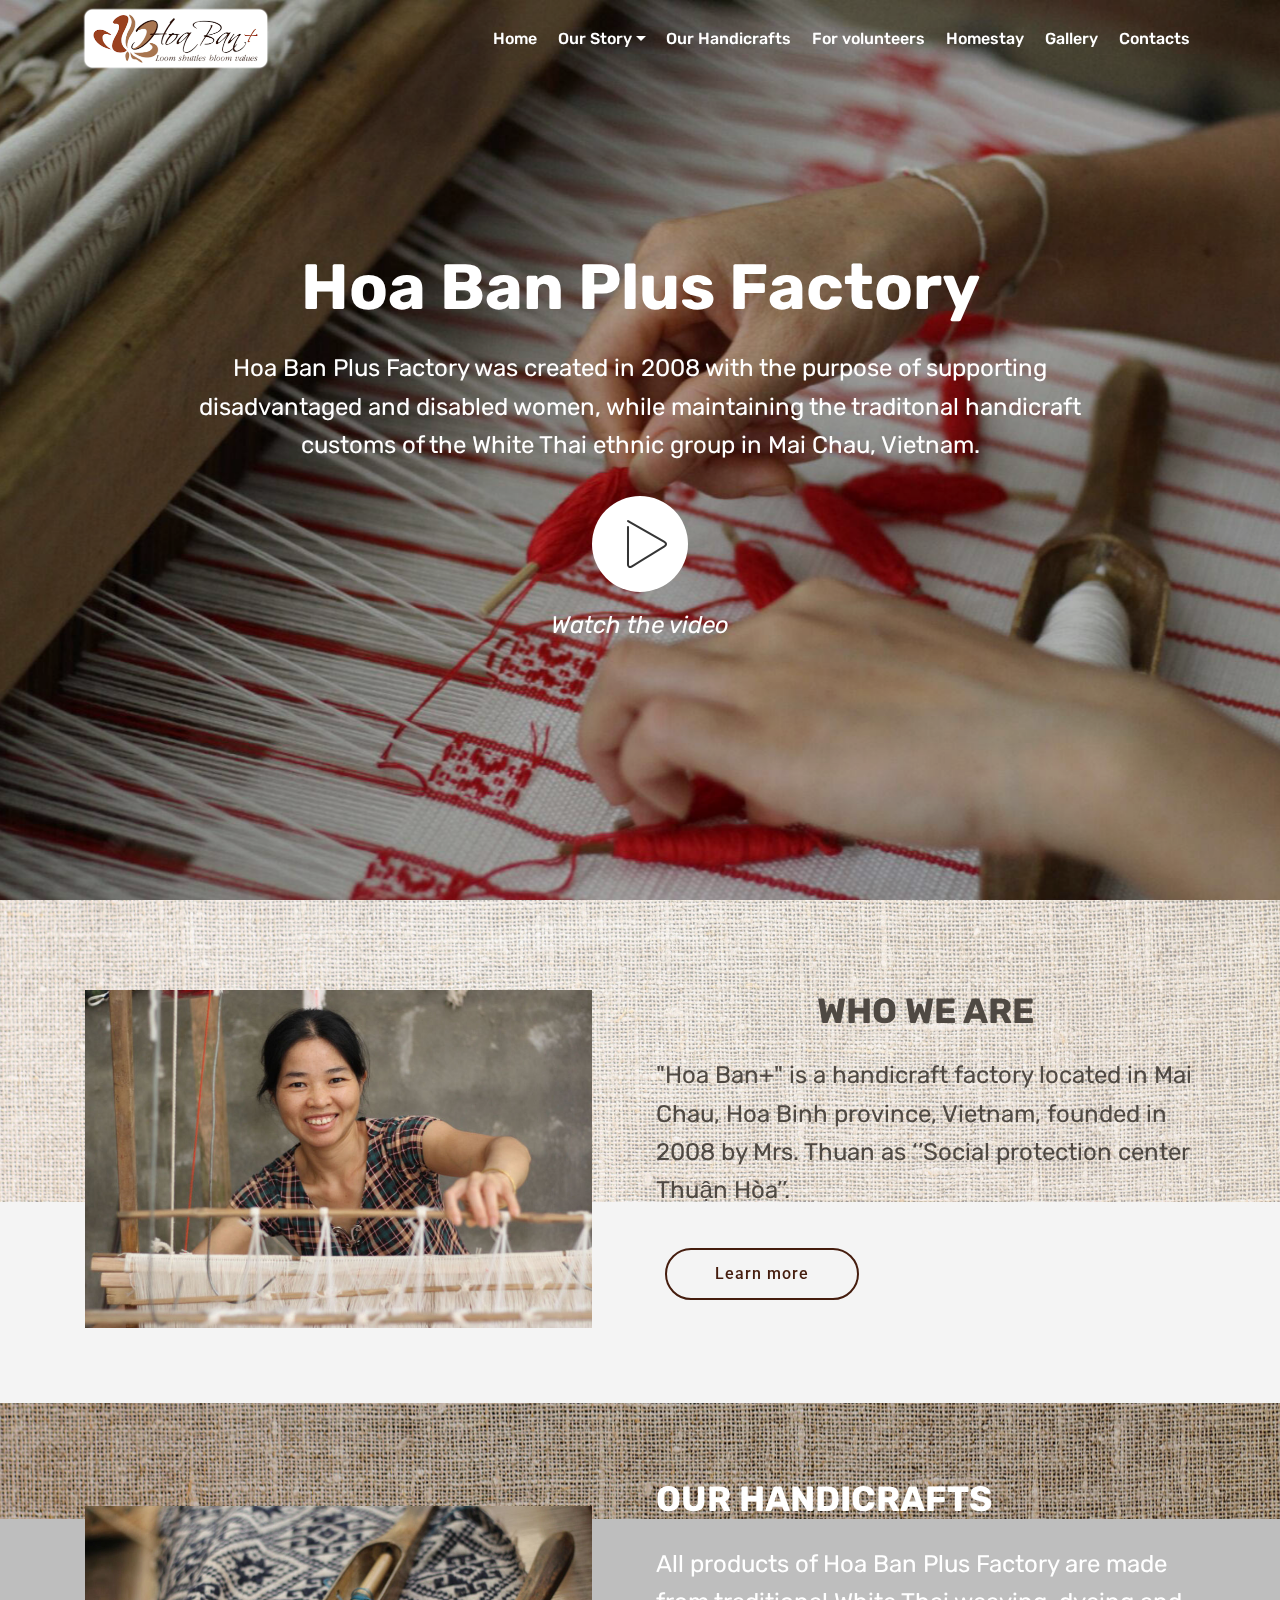
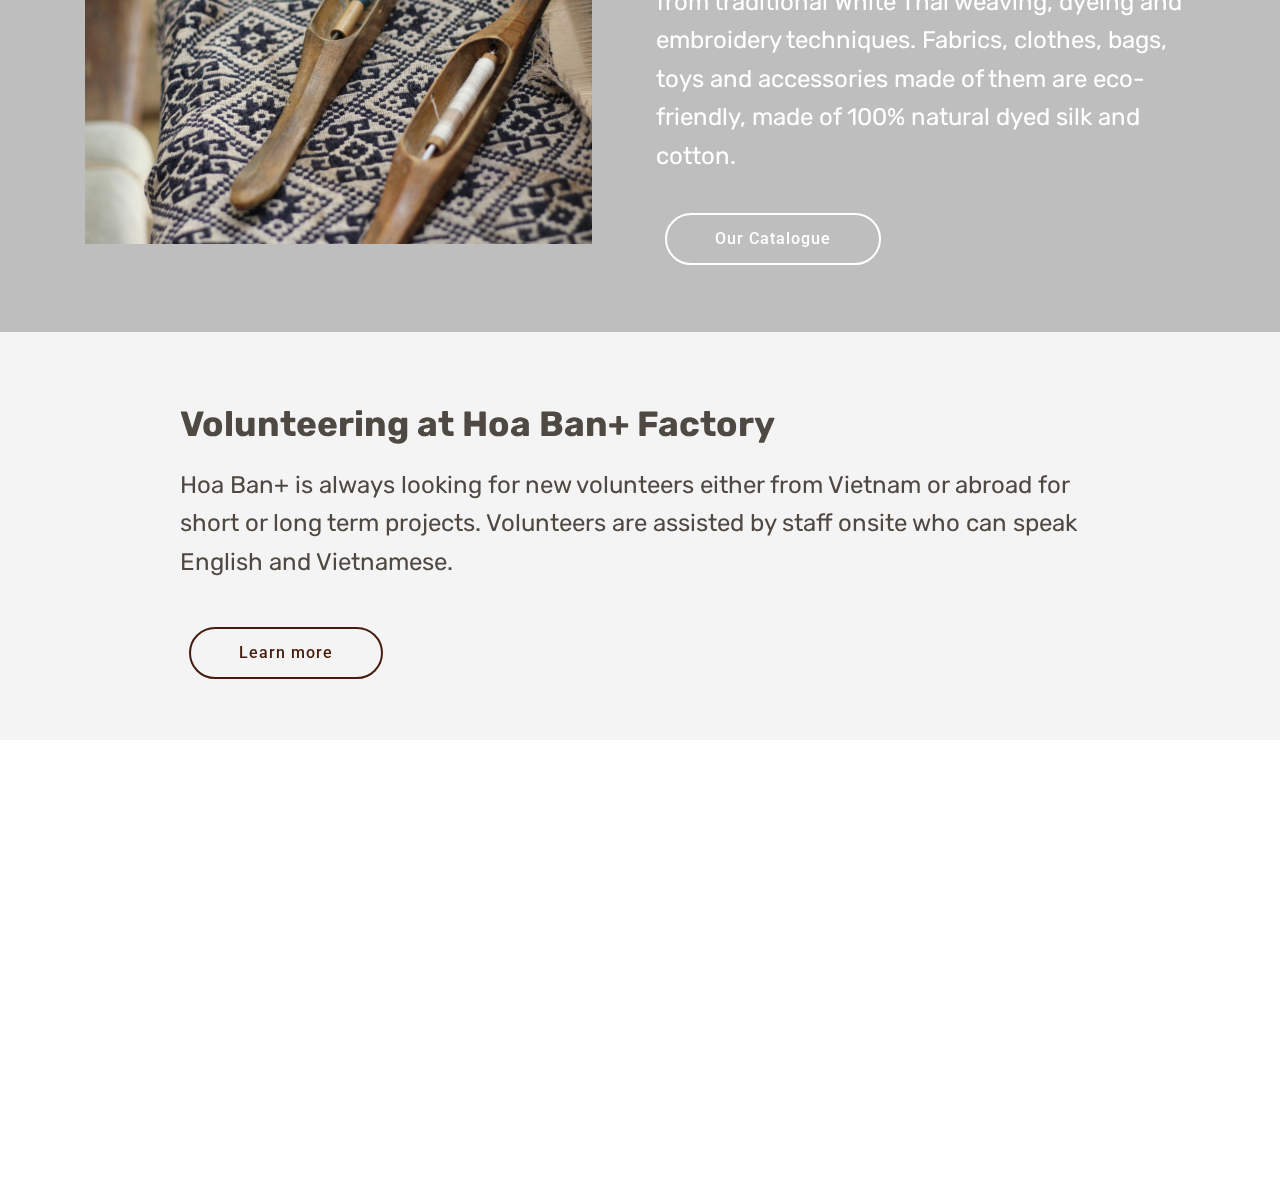
==== commit 262ff6ac: "create github pages" ====
--- a/index.html
+++ b/index.html
@@ -42,7 +42,7 @@
             <div class="navbar-brand">
                 <span class="navbar-logo">
                     <a href="index.html">
-                         <img src="assets/images/logo2-380x121.png" alt="Mobirise" title="" style="height: 3.9rem;">
+                         <img src="assets/images/logo2-380x121.png" alt="Mobirise" title="" style="height: 3.8rem;">
                     </a>
                 </span>
                 
@@ -60,7 +60,7 @@
                     <a class="nav-link link text-white display-7" href="Handicrafts.html">
                         
                         Our Handicrafts</a>
-                </li><li class="nav-item"><a class="nav-link link text-white display-7" href="Volunteering.html">For volunteers</a></li><li class="nav-item"><a class="nav-link link text-white display-7" href="Volunteering.html">Homestay</a></li><li class="nav-item"><a class="nav-link link text-white display-7" href="Gallery.html">
+                </li><li class="nav-item"><a class="nav-link link text-white display-7" href="Volunteering.html">For volunteers</a></li><li class="nav-item"><a class="nav-link link text-white display-7" href="Volunteering.html" aria-expanded="false">Homestay</a></li><li class="nav-item"><a class="nav-link link text-white display-7" href="Gallery.html">
                         
                         Gallery</a></li><li class="nav-item"><a class="nav-link link text-white display-7" href="index.html#footer2-v">
                         
@@ -70,7 +70,7 @@
     </nav>
 </section>
 
-<section class="engine"><a href="https://mobirise.info/c">website builder</a></section><section class="header8 cid-reEKZrQlRp mbr-fullscreen mbr-parallax-background" id="header8-g">
+<section class="engine"><a href="https://mobirise.info/u">bootstrap html templates</a></section><section class="header8 cid-reEKZrQlRp mbr-fullscreen mbr-parallax-background" id="header8-g">
 
     
 
@@ -201,7 +201,7 @@
                 <p class="mbr-text"><strong>Address</strong><br><br>Hoa Ban Plus factory<br>66, 2 Bản Lác, Chiềng Châu, Mai Châu, Hòa Bình, Vietnam<br><br><strong>Links</strong><br><a href="https://www.tripadvisor.com/Attraction_Review-g1652592-d6495876-Reviews-Hoa_Ban_Plus-Mai_Chau_Hoa_Binh_Province.html" target="_blank" class="text-danger">Tripadvisor</a></p>
             </div>
             <div class="col-12 col-md-6">
-                <div class="google-map"><iframe frameborder="0" style="border:0" src="https://www.google.com/maps/embed/v1/place?key=AIzaSyAEIpgj38KyLFELm2bK9Y7krBkz1K-cMq8&amp;q=place_id:EjA2NiwgMiBC4bqjbiBMw6FjLCBNYWkgQ2jDonUsIEjDsmEgQsOsbmgsIFZpZXRuYW0iIhogChoSGAoUChIJaSHO6VAINDERirLUH70sxnEQAhICNjY" allowfullscreen=""></iframe></div>
+                <div class="google-map"><iframe frameborder="0" style="border:0" src="https://www.google.com/maps/embed/v1/place?key=AIzaSyCy9r70T3NYf3PhvVflTo0_zdif2_IoIYs&amp;q=place_id:EjA2NiwgMiBC4bqjbiBMw6FjLCBNYWkgQ2jDonUsIEjDsmEgQsOsbmgsIFZpZXRuYW0iIhogChoSGAoUChIJaSHO6VAINDERirLUH70sxnEQAhICNjY" allowfullscreen=""></iframe></div>
             </div>
         </div>
         
